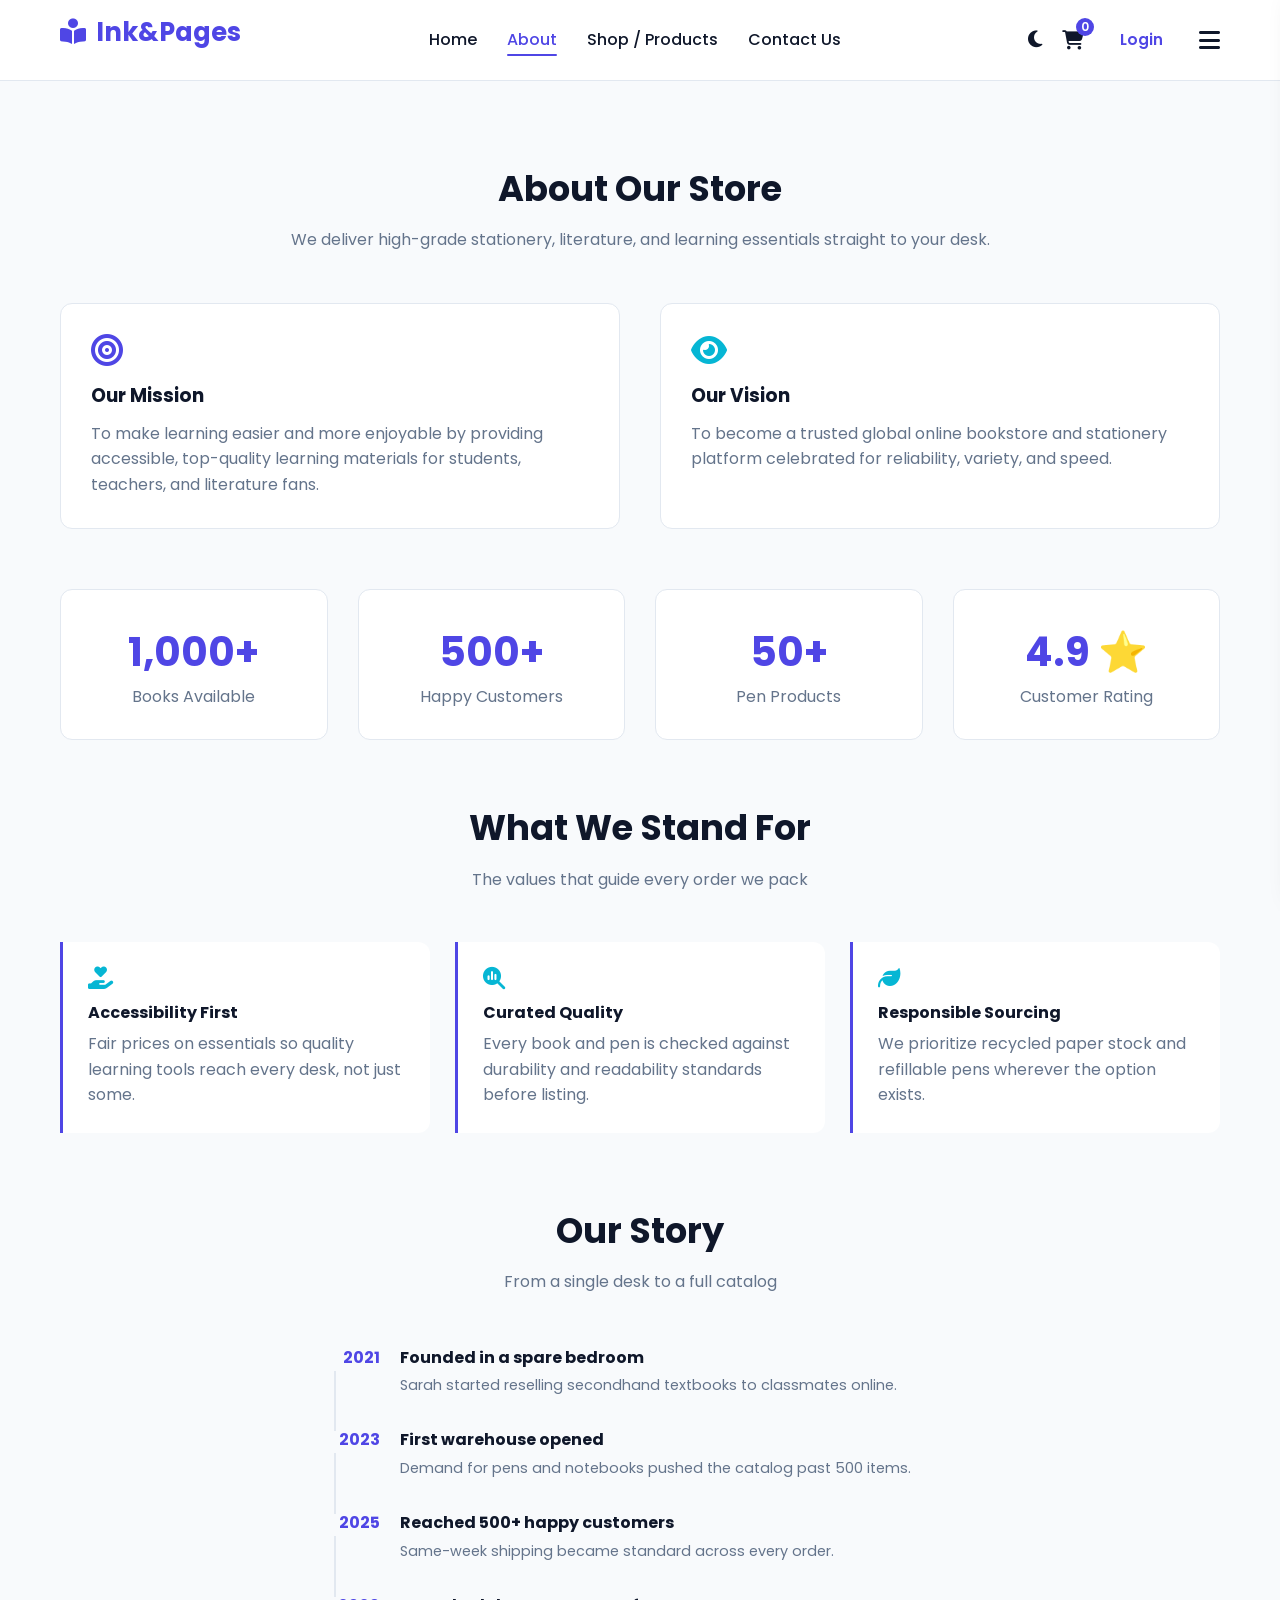
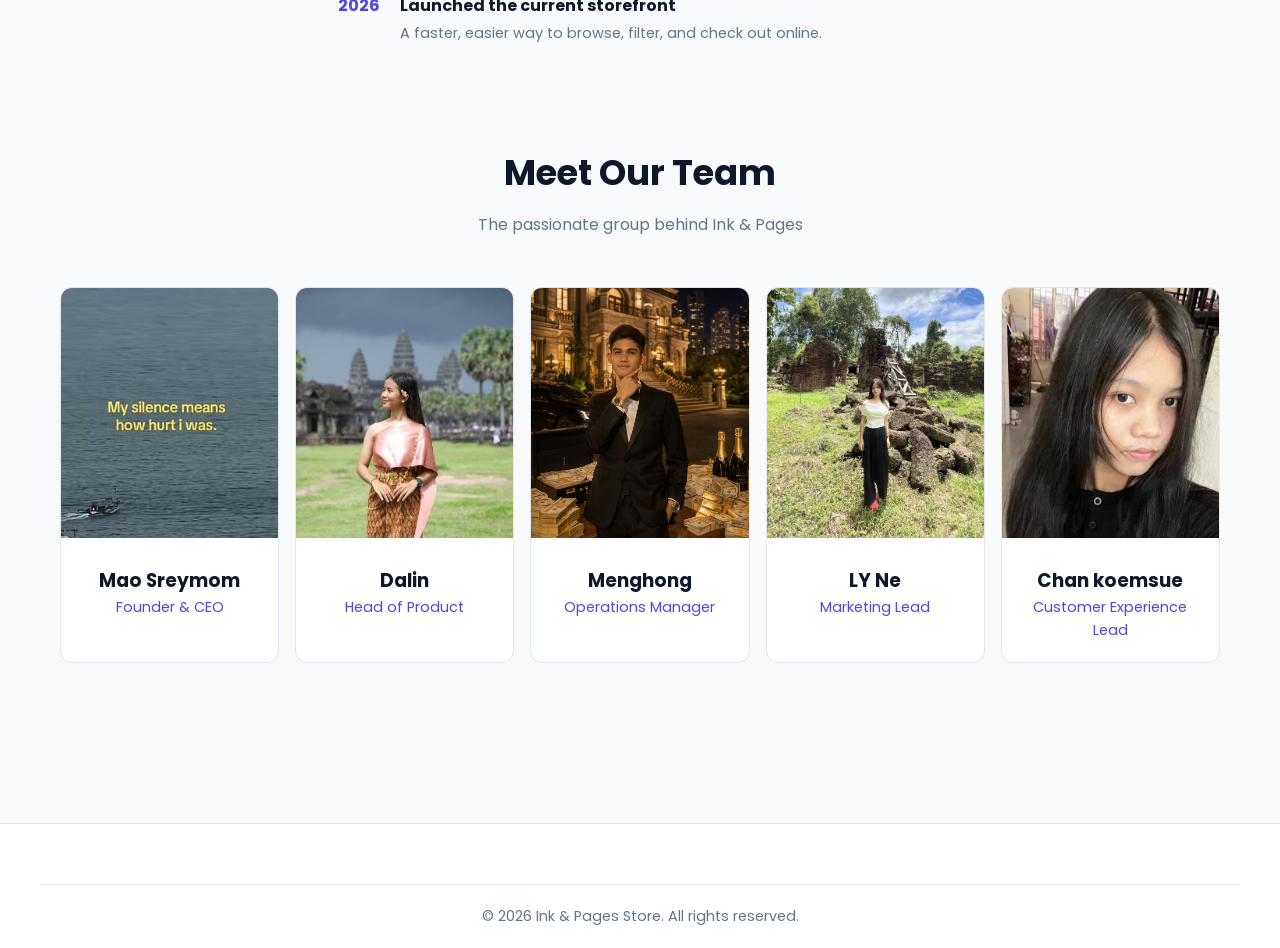
==== about.html @ 8578644a "book shop" ====
<!DOCTYPE html>
<html lang="en">
<head>
  <meta charset="UTF-8">
  <meta name="viewport" content="width=device-width, initial-scale=1.0">
  <title>About Us - Ink & Pages</title>
  <link rel="icon" type="image/svg+xml" href="favicon.svg">
  <link rel="stylesheet" href="css/style.css">
  <link rel="stylesheet" href="https://cdnjs.cloudflare.com/ajax/libs/font-awesome/6.4.0/css/all.min.css">
  <link href="https://fonts.googleapis.com/css2?family=Poppins:wght@300;400;500;600;700&display=swap" rel="stylesheet">
  <style>
    .stats-grid { display: grid; grid-template-columns: repeat(auto-fit, minmax(180px, 1fr)); gap: 30px; text-align: center; margin: 60px 0; }
    .stat-card { background: var(--bg-card); padding: 30px; border-radius: var(--radius); border: 1px solid var(--border); }
    .stat-number { font-size: 2.5rem; font-weight: 700; color: var(--primary); }
    .team-grid { display: grid; grid-template-columns: repeat(5, minmax(0, 1fr)); gap: 16px; }
    .team-card { background: var(--bg-card); border-radius: var(--radius); border: 1px solid var(--border); overflow: hidden; text-align: center; }
    .team-card img { width: 100%; height: 250px; object-fit: cover; }
    .team-info { padding: 20px; }
    .values-grid { display: grid; grid-template-columns: repeat(auto-fit, minmax(220px, 1fr)); gap: 25px; margin-top: 40px; }
    .value-card { padding: 25px; border-left: 3px solid var(--primary); background: var(--bg-card); border-radius: 0 var(--radius) var(--radius) 0; }
    .value-card i { color: var(--secondary); margin-bottom: 10px; font-size: 1.4rem; }
    .timeline { max-width: 700px; margin: 40px auto 0; }
    .timeline-item { display: grid; grid-template-columns: 90px 1fr; gap: 20px; padding-bottom: 30px; position: relative; }
    .timeline-item:not(:last-child)::before { content: ''; position: absolute; left: 44px; top: 26px; bottom: -4px; width: 2px; background: var(--border); }
    @media (max-width: 1000px) { .team-grid { grid-template-columns: repeat(3, minmax(0, 1fr)); } }
    @media (max-width: 650px) { .team-grid { grid-template-columns: repeat(2, minmax(0, 1fr)); } }
    @media (max-width: 430px) { .team-grid { grid-template-columns: 1fr; } }
    .timeline-year { font-weight: 700; color: var(--primary); text-align: right; }
    .timeline-body h4 { margin-bottom: 4px; }
    .timeline-body p { color: var(--text-muted); font-size: 0.9rem; }
  </style>
</head>
<body>

  <header class="header">
    <div class="container navbar">
      <a href="index.html" class="logo"><i class="fa-solid fa-book-open-reader"></i> Ink&Pages</a>
      <ul class="nav-links" id="nav-links">
        <li><a href="index.html">Home</a></li>
        <li><a href="about.html" class="active">About</a></li>
        <li><a href="project.html">Shop / Products</a></li>
        <li><a href="contact.html">Contact Us</a></li>
      </ul>
      <div class="nav-actions">
        <i class="fa-solid fa-moon icon-btn" id="theme-toggle"></i>
        <button class="icon-btn" id="cart-btn"><i class="fa-solid fa-cart-shopping"></i><span class="cart-count" id="cart-count">0</span></button>
        <a href="login.html" class="btn btn-outline" style="padding: 6px 16px;">Login</a>
        <i class="fa-solid fa-bars hamburger" id="hamburger"></i>
      </div>
    </div>
  </header>

  <div class="container">
    <section class="section">
      <div class="section-title">
        <h2>About Our Store</h2>
        <p>We deliver high-grade stationery, literature, and learning essentials straight to your desk.</p>
      </div>

      <div style="display: grid; grid-template-columns: repeat(auto-fit, minmax(300px, 1fr)); gap: 40px; margin-top: 40px;">
        <div style="background: var(--bg-card); padding: 30px; border-radius: var(--radius); border: 1px solid var(--border);">
          <i class="fa-solid fa-bullseye" style="font-size: 2rem; color: var(--primary); margin-bottom: 15px;"></i>
          <h3>Our Mission</h3>
          <p style="color: var(--text-muted); margin-top: 10px;">To make learning easier and more enjoyable by providing accessible, top-quality learning materials for students, teachers, and literature fans.</p>
        </div>
        <div style="background: var(--bg-card); padding: 30px; border-radius: var(--radius); border: 1px solid var(--border);">
          <i class="fa-solid fa-eye" style="font-size: 2rem; color: var(--secondary); margin-bottom: 15px;"></i>
          <h3>Our Vision</h3>
          <p style="color: var(--text-muted); margin-top: 10px;">To become a trusted global online bookstore and stationery platform celebrated for reliability, variety, and speed.</p>
        </div>
      </div>

      <div class="stats-grid">
        <div class="stat-card">
          <div class="stat-number">1,000+</div>
          <p style="color: var(--text-muted);">Books Available</p>
        </div>
        <div class="stat-card">
          <div class="stat-number">500+</div>
          <p style="color: var(--text-muted);">Happy Customers</p>
        </div>
        <div class="stat-card">
          <div class="stat-number">50+</div>
          <p style="color: var(--text-muted);">Pen Products</p>
        </div>
        <div class="stat-card">
          <div class="stat-number">4.9 ⭐</div>
          <p style="color: var(--text-muted);">Customer Rating</p>
        </div>
      </div>

      <div class="section-title">
        <h2>What We Stand For</h2>
        <p>The values that guide every order we pack</p>
      </div>
      <div class="values-grid">
        <div class="value-card">
          <i class="fa-solid fa-hand-holding-heart"></i>
          <h4>Accessibility First</h4>
          <p style="color: var(--text-muted); margin-top: 6px;">Fair prices on essentials so quality learning tools reach every desk, not just some.</p>
        </div>
        <div class="value-card">
          <i class="fa-solid fa-magnifying-glass-chart"></i>
          <h4>Curated Quality</h4>
          <p style="color: var(--text-muted); margin-top: 6px;">Every book and pen is checked against durability and readability standards before listing.</p>
        </div>
        <div class="value-card">
          <i class="fa-solid fa-leaf"></i>
          <h4>Responsible Sourcing</h4>
          <p style="color: var(--text-muted); margin-top: 6px;">We prioritize recycled paper stock and refillable pens wherever the option exists.</p>
        </div>
      </div>

      <div class="section-title" style="margin-top: 70px;">
        <h2>Our Story</h2>
        <p>From a single desk to a full catalog</p>
      </div>
      <div class="timeline">
        <div class="timeline-item">
          <div class="timeline-year">2021</div>
          <div class="timeline-body">
            <h4>Founded in a spare bedroom</h4>
            <p>Sarah started reselling secondhand textbooks to classmates online.</p>
          </div>
        </div>
        <div class="timeline-item">
          <div class="timeline-year">2023</div>
          <div class="timeline-body">
            <h4>First warehouse opened</h4>
            <p>Demand for pens and notebooks pushed the catalog past 500 items.</p>
          </div>
        </div>
        <div class="timeline-item">
          <div class="timeline-year">2025</div>
          <div class="timeline-body">
            <h4>Reached 500+ happy customers</h4>
            <p>Same-week shipping became standard across every order.</p>
          </div>
        </div>
        <div class="timeline-item">
          <div class="timeline-year">2026</div>
          <div class="timeline-body">
            <h4>Launched the current storefront</h4>
            <p>A faster, easier way to browse, filter, and check out online.</p>
          </div>
        </div>
      </div>

      <div class="section-title" style="margin-top: 70px;">
        <h2>Meet Our Team</h2>
        <p>The passionate group behind Ink & Pages</p>
      </div>
      <div class="team-grid">
        <div class="team-card">
          <img src="./imges/sreymom.jpg" alt="Team Member">
          <div class="team-info">
            <h3>Mao Sreymom</h3>
            <p style="color: var(--primary); font-size: 0.9rem;">Founder & CEO</p>
          </div>
        </div>
        <div class="team-card">
          <img src="./imges/dalin.jpg" alt="Team Member">
          <div class="team-info">
            <h3>Dalin</h3>
            <p style="color: var(--primary); font-size: 0.9rem;">Head of Product</p>
          </div>
        </div>
        <div class="team-card">
          <img src="./imges/git pic.jpg" alt="James Wilson">
          <div class="team-info">
            <h3>Menghong</h3>
            <p style="color: var(--primary); font-size: 0.9rem;">Operations Manager</p>
          </div>
        </div>
        <div class="team-card">
          <img src="./imges/lyne.jpg" alt="Amara Davis">
          <div class="team-info">
            <h3>LY Ne</h3>
            <p style="color: var(--primary); font-size: 0.9rem;">Marketing Lead</p>
          </div>
        </div>
        <div class="team-card">
          <img src="./imges/koemkure.jpg" alt="Team Member">
          <div class="team-info">
            <h3>Chan koemsue</h3>
            <p style="color: var(--primary); font-size: 0.9rem;">Customer Experience Lead</p>
          </div>
        </div>
      </div>
    </section>
  </div>

  <div class="cart-sidebar" id="cart-sidebar">
    <div class="cart-header">
      <h3>Your Shopping Cart</h3>
      <i class="fa-solid fa-xmark icon-btn" id="close-cart"></i>
    </div>
    <div class="cart-items" id="cart-items"></div>
    <div class="cart-footer">
      <div class="cart-total"><span>Total:</span><span id="cart-total-price">$0.00</span></div>
      <button class="btn btn-primary" style="width: 100%; justify-content: center;">Checkout</button>
    </div>
  </div>
  <div class="overlay" id="overlay"></div>

  <footer>
    <div class="container footer-bottom">&copy; 2026 Ink & Pages Store. All rights reserved.</div>
  </footer>
  <script src="js/script.js"></script>
</body>
</html>
---- css/style.css ----
/* ==========================================
   BOOK & PEN STORE - MAIN STYLESHEET
   ========================================== */

:root {
  --primary: #4f46e5;
  --primary-hover: #4338ca;
  --secondary: #06b6d4;
  --accent: #f59e0b;
  --bg-main: #f8fafc;
  --bg-card: #ffffff;
  --bg-nav: rgba(255, 255, 255, 0.9);
  --text-main: #0f172a;
  --text-muted: #64748b;
  --border: #e2e8f0;
  --shadow: 0 10px 25px -5px rgba(0, 0, 0, 0.05), 0 8px 10px -6px rgba(0, 0, 0, 0.01);
  --shadow-hover: 0 20px 25px -5px rgba(0, 0, 0, 0.1), 0 8px 10px -6px rgba(0, 0, 0, 0.04);
  --radius: 12px;
  --transition: all 0.3s cubic-bezier(0.4, 0, 0.2, 1);
}

body.dark-mode {
  --bg-main: #0f172a;
  --bg-card: #1e293b;
  --bg-nav: rgba(30, 41, 59, 0.9);
  --text-main: #f8fafc;
  --text-muted: #94a3b8;
  --border: #334155;
  --shadow: 0 10px 25px -5px rgba(0, 0, 0, 0.3);
  --shadow-hover: 0 20px 25px -5px rgba(0, 0, 0, 0.5);
}

* {
  margin: 0;
  padding: 0;
  box-sizing: border-box;
  font-family: 'Poppins', sans-serif;
  scroll-behavior: smooth;
}

body {
  background-color: var(--bg-main);
  color: var(--text-main);
  transition: var(--transition);
  line-height: 1.6;
  overflow-x: hidden;
}

a {
  text-decoration: none;
  color: inherit;
}

ul {
  list-style: none;
}

/* Layout Utilities */
.container {
  max-width: 1200px;
  margin: 0 auto;
  padding: 0 20px;
}

.section {
  padding: 80px 0;
}

.section-title {
  text-align: center;
  margin-bottom: 50px;
}

.section-title h2 {
  font-size: 2.2rem;
  color: var(--text-main);
  margin-bottom: 10px;
}

.section-title p {
  color: var(--text-muted);
}

/* Contact page */
.contact-intro { padding-bottom: 30px; }
.contact-grid { display: grid; grid-template-columns: 0.9fr 1.1fr; gap: 30px; }
.contact-card { background: var(--bg-card); border: 1px solid var(--border); border-radius: var(--radius); padding: 30px; box-shadow: var(--shadow); }
.contact-card h2 { font-size: 1.35rem; margin-bottom: 25px; }
.contact-detail { display: flex; align-items: flex-start; gap: 15px; margin-bottom: 20px; }
.contact-detail i { color: var(--primary); font-size: 1.15rem; width: 22px; margin-top: 4px; }
.contact-detail strong, .contact-detail span { display: block; }
.contact-detail span { color: var(--text-muted); font-size: 0.9rem; margin-top: 3px; }
.contact-map { display: flex; align-items: center; justify-content: center; gap: 8px; min-height: 125px; margin-top: 25px; border: 1px solid var(--border); border-radius: 8px; color: var(--text-muted); background: var(--bg-main); font-size: 0.9rem; }
.contact-map i { color: var(--primary); }
.contact-form { display: flex; flex-direction: column; gap: 18px; }
.contact-form-row { display: grid; grid-template-columns: 1fr 1fr; gap: 18px; }
.contact-form label { color: var(--text-muted); font-size: 0.85rem; font-weight: 500; }
.contact-form input, .contact-form textarea { display: block; width: 100%; margin-top: 7px; padding: 12px 14px; border: 1px solid var(--border); border-radius: var(--radius-sm); background: var(--bg-main); color: var(--text-main); font: inherit; resize: vertical; }
.contact-form input:focus, .contact-form textarea:focus { outline: none; border-color: var(--primary); box-shadow: 0 0 0 3px var(--primary-light); }
.contact-form .btn { justify-content: center; }
.faq-section { padding-top: 30px; }
.faq-list { max-width: 900px; margin: 0 auto; border: 1px solid var(--border); border-radius: var(--radius); overflow: hidden; }
.faq-list details { background: var(--bg-card); border-bottom: 1px solid var(--border); padding: 18px 22px; }
.faq-list details:last-child { border-bottom: 0; }
.faq-list summary { cursor: pointer; font-weight: 600; }
.faq-list summary::marker { color: var(--primary); }
.faq-list p { color: var(--text-muted); margin-top: 12px; font-size: 0.9rem; }

/* Header & Navbar */
.header {
  position: sticky;
  top: 0;
  background: var(--bg-nav);
  backdrop-filter: blur(10px);
  z-index: 1000;
  border-bottom: 1px solid var(--border);
  transition: var(--transition);
}

.navbar {
  display: flex;
  align-items: center;
  justify-content: space-between;
  height: 80px;
}

.logo {
  font-size: 1.6rem;
  font-weight: 700;
  color: var(--primary);
  display: flex;
  align-items: center;
  gap: 10px;
}

.nav-links {
  display: flex;
  gap: 30px;
}

.nav-links a {
  font-weight: 500;
  color: var(--text-main);
  transition: var(--transition);
  position: relative;
}

.nav-links a:hover, .nav-links a.active {
  color: var(--primary);
}

.nav-links a.active::after {
  content: '';
  position: absolute;
  bottom: -5px;
  left: 0;
  width: 100%;
  height: 2px;
  background: var(--primary);
  border-radius: 2px;
}

.nav-actions {
  display: flex;
  align-items: center;
  gap: 20px;
}

.icon-btn {
  background: none;
  border: none;
  font-size: 1.2rem;
  color: var(--text-main);
  cursor: pointer;
  position: relative;
  transition: var(--transition);
}

.icon-btn:hover {
  color: var(--primary);
}

.cart-count {
  position: absolute;
  top: -8px;
  right: -10px;
  background: var(--primary);
  color: white;
  font-size: 0.75rem;
  width: 18px;
  height: 18px;
  border-radius: 50%;
  display: flex;
  align-items: center;
  justify-content: center;
  font-weight: 600;
}

.btn {
  display: inline-flex;
  align-items: center;
  gap: 8px;
  padding: 10px 24px;
  border-radius: var(--radius);
  font-weight: 600;
  cursor: pointer;
  border: none;
  transition: var(--transition);
}

.btn-primary {
  background: var(--primary);
  color: white;
}

.btn-primary:hover {
  background: var(--primary-hover);
  transform: translateY(-2px);
}

.btn-outline {
  border: 2px solid var(--primary);
  color: var(--primary);
  background: transparent;
}

.btn-outline:hover {
  background: var(--primary);
  color: white;
}

.hamburger {
  display: none;
  font-size: 1.5rem;
  cursor: pointer;
}

/* Cards */
.product-grid {
  display: grid;
  grid-template-columns: repeat(auto-fit, minmax(260px, 1fr));
  gap: 30px;
}

.product-card {
  background: var(--bg-card);
  border: 1px solid var(--border);
  border-radius: var(--radius);
  padding: 20px;
  box-shadow: var(--shadow);
  transition: var(--transition);
  position: relative;
  display: flex;
  flex-direction: column;
}

.product-card:hover {
  transform: translateY(-5px);
  box-shadow: var(--shadow-hover);
}

.product-img-box {
  position: relative;
  overflow: hidden;
  border-radius: 8px;
  height: 200px;
  background: #f1f5f9;
  display: flex;
  align-items: center;
  justify-content: center;
  margin-bottom: 15px;
}

.product-img-box img {
  max-height: 80%;
  max-width: 80%;
  object-fit: contain;
  transition: var(--transition);
}

.product-card:hover .product-img-box img {
  transform: scale(1.05);
}

.card-actions {
  position: absolute;
  top: 10px;
  right: -50px;
  display: flex;
  flex-direction: column;
  gap: 10px;
  transition: var(--transition);
}

.product-card:hover .card-actions {
  right: 10px;
}

.action-btn {
  width: 35px;
  height: 35px;
  border-radius: 50%;
  background: white;
  border: 1px solid var(--border);
  color: var(--text-main);
  display: flex;
  align-items: center;
  justify-content: center;
  cursor: pointer;
  box-shadow: var(--shadow);
  transition: var(--transition);
}

.action-btn:hover {
  background: var(--primary);
  color: white;
}

.product-info {
  display: flex;
  flex-direction: column;
  flex-grow: 1;
}

.product-category {
  font-size: 0.8rem;
  color: var(--text-muted);
  text-transform: uppercase;
  letter-spacing: 1px;
}

.product-title {
  font-size: 1.1rem;
  margin: 5px 0;
  color: var(--text-main);
}

.rating {
  color: var(--accent);
  font-size: 0.85rem;
  margin-bottom: 10px;
}

.price-box {
  display: flex;
  align-items: center;
  gap: 10px;
  margin-top: auto;
  margin-bottom: 15px;
}

.price {
  font-size: 1.2rem;
  font-weight: 700;
  color: var(--primary);
}

.old-price {
  font-size: 0.9rem;
  color: var(--text-muted);
  text-decoration: line-through;
}

/* Modals & Sidebar */
.cart-sidebar {
  position: fixed;
  top: 0;
  right: -400px;
  width: 380px;
  height: 100vh;
  background: var(--bg-card);
  box-shadow: -5px 0 25px rgba(0,0,0,0.15);
  z-index: 1001;
  transition: var(--transition);
  padding: 25px;
  display: flex;
  flex-direction: column;
}

.cart-sidebar.active {
  right: 0;
}

.cart-header {
  display: flex;
  justify-content: space-between;
  align-items: center;
  padding-bottom: 20px;
  border-bottom: 1px solid var(--border);
}

.cart-items {
  flex-grow: 1;
  overflow-y: auto;
  padding: 20px 0;
}

.cart-item {
  display: flex;
  gap: 15px;
  margin-bottom: 20px;
  align-items: center;
}

.cart-item img {
  width: 60px;
  height: 60px;
  object-fit: cover;
  border-radius: 8px;
}

.cart-item-details h4 {
  font-size: 0.95rem;
}

.cart-item-details p {
  color: var(--primary);
  font-weight: 600;
}

.qty-btn {
  padding: 2px 8px;
  background: var(--border);
  border: none;
  cursor: pointer;
  border-radius: 4px;
}

.cart-footer {
  border-top: 1px solid var(--border);
  padding-top: 20px;
}

.cart-total {
  display: flex;
  justify-content: space-between;
  font-size: 1.2rem;
  font-weight: 700;
  margin-bottom: 15px;
}

.overlay {
  position: fixed;
  top: 0;
  left: 0;
  width: 100%;
  height: 100%;
  background: rgba(0, 0, 0, 0.5);
  z-index: 1000;
  opacity: 0;
  pointer-events: none;
  transition: var(--transition);
}

.overlay.active {
  opacity: 1;
  pointer-events: all;
}

/* Toast Notifications */
.toast-container {
  position: fixed;
  bottom: 20px;
  right: 20px;
  z-index: 1002;
  display: flex;
  flex-direction: column;
  gap: 10px;
}

.toast {
  background: var(--bg-card);
  color: var(--text-main);
  border-left: 4px solid var(--primary);
  padding: 15px 20px;
  border-radius: 6px;
  box-shadow: var(--shadow-hover);
  display: flex;
  align-items: center;
  gap: 10px;
  animation: slideIn 0.3s ease;
}

@keyframes slideIn {
  from { transform: translateX(100%); }
  to { transform: translateX(0); }
}

/* Footer */
footer {
  background: var(--bg-card);
  border-top: 1px solid var(--border);
  padding: 60px 0 20px;
  margin-top: 80px;
}

.footer-grid {
  display: grid;
  grid-template-columns: repeat(auto-fit, minmax(200px, 1fr));
  gap: 40px;
  margin-bottom: 40px;
}

.footer-col h3 {
  margin-bottom: 20px;
  font-size: 1.2rem;
}

.footer-col ul li {
  margin-bottom: 10px;
}

.footer-col ul li a {
  color: var(--text-muted);
  transition: var(--transition);
}

.footer-col ul li a:hover {
  color: var(--primary);
}

.footer-bottom {
  text-align: center;
  padding-top: 20px;
  border-top: 1px solid var(--border);
  color: var(--text-muted);
  font-size: 0.9rem;
}

/* Back to top button */
.back-to-top {
  position: fixed;
  bottom: 30px;
  left: 30px;
  width: 45px;
  height: 45px;
  border-radius: 50%;
  background: var(--primary);
  color: white;
  display: flex;
  align-items: center;
  justify-content: center;
  cursor: pointer;
  opacity: 0;
  pointer-events: none;
  transition: var(--transition);
  z-index: 999;
}

.back-to-top.active {
  opacity: 1;
  pointer-events: all;
}

/* Media Queries */
@media (max-width: 768px) {
  .hamburger {
    display: block;
  }
  .nav-links {
    position: fixed;
    top: 80px;
    left: -100%;
    width: 100%;
    height: calc(100vh - 80px);
    background: var(--bg-card);
    flex-direction: column;
    align-items: center;
    padding: 40px 0;
    transition: var(--transition);
  }
  .nav-links.active {
    left: 0;
  }
  .cart-sidebar {
    width: 100%;
    right: -100%;
  }
  .contact-grid, .contact-form-row { grid-template-columns: 1fr; }
  .contact-card { padding: 22px; }
}







/* login */
/* --- Container & Background Layout --- */
.auth-container {
  min-height: 100vh;
  display: flex;
  align-items: center;
  justify-content: center;
  padding: 24px;
  position: relative;
  background: 
    linear-gradient(135deg, rgba(11, 17, 32, 0.85), rgba(15, 23, 42, 0.75)),
    url('https://images.unsplash.com/photo-1507842217343-583bb7270b66?auto=format&fit=crop&w=1920&q=80') center/cover no-repeat fixed;
}

/* --- Floating Book Particle Animations --- */
.floating-decorations {
  position: absolute;
  inset: 0;
  pointer-events: none;
  overflow: hidden;
  z-index: 1;
}

.floating-book {
  position: absolute;
  color: var(--primary);
  opacity: 0.15;
  font-size: 2rem;
  animation: float 12s ease-in-out infinite;
}

.float-1 { top: 12%; left: 10%; animation-delay: 0s; font-size: 2.5rem; }
.float-2 { top: 70%; left: 8%; animation-delay: 3s; font-size: 1.8rem; }
.float-3 { top: 20%; right: 12%; animation-delay: 6s; font-size: 2.2rem; }
.float-4 { top: 75%; right: 10%; animation-delay: 9s; font-size: 2rem; }

@keyframes float {
  0%, 100% { transform: translateY(0) rotate(0deg); }
  50% { transform: translateY(-20px) rotate(8deg); }
}

/* --- Auth Glassmorphism Card --- */
.auth-card {
  position: relative;
  z-index: 2;
  width: 100%;
  max-width: 440px;
  background: var(--bg-card);
  backdrop-filter: blur(16px);
  -webkit-backdrop-filter: blur(16px);
  border: 1px solid var(--border);
  border-radius: var(--radius);
  padding: 40px 32px;
  box-shadow: var(--shadow-hover);
  animation: cardEntrance 0.7s cubic-bezier(0.16, 1, 0.3, 1) forwards;
}

@keyframes cardEntrance {
  from { opacity: 0; transform: translateY(30px) scale(0.98); }
  to { opacity: 1; transform: translateY(0) scale(1); }
}

/* --- Header & Branding --- */
.auth-header {
  text-align: center;
  margin-bottom: 28px;
}

.logo {
  display: inline-flex;
  align-items: center;
  gap: 10px;
  font-size: 1.6rem;
  font-weight: 700;
  color: var(--primary);
  text-decoration: none;
  margin-bottom: 16px;
  transition: var(--transition);
}

.logo:hover {
  transform: scale(1.03);
}

.auth-header h1 {
  font-size: 1.75rem;
  font-weight: 600;
  margin-bottom: 6px;
  color: var(--text-main);
}

.subtitle {
  color: var(--text-muted);
  font-size: 0.875rem;
}

/* --- Form Groups & Input Fields --- */
.form-group {
  margin-bottom: 20px;
}

.form-group label {
  display: block;
  font-size: 0.85rem;
  font-weight: 500;
  margin-bottom: 6px;
  color: var(--text-main);
}

.input-wrapper {
  position: relative;
  display: flex;
  align-items: center;
}

.input-icon {
  position: absolute;
  left: 14px;
  color: var(--text-muted);
  font-size: 0.95rem;
  transition: var(--transition);
  pointer-events: none;
}

.form-control {
  width: 100%;
  padding: 12px 14px 12px 40px;
  border-radius: var(--radius-sm);
  border: 1px solid var(--border);
  background: var(--bg-input);
  color: var(--text-main);
  font-family: inherit;
  font-size: 0.925rem;
  transition: var(--transition);
}

.password-input {
  padding-right: 42px;
}

.form-control:focus {
  outline: none;
  border-color: var(--border-focus);
  background: rgba(30, 41, 59, 0.9);
  box-shadow: 0 0 0 4px var(--primary-light);
}

.form-control:focus + .input-icon,
.input-wrapper:focus-within .input-icon {
  color: var(--primary);
}

/* Validation Error Styles */
.form-group.has-error .form-control {
  border-color: var(--danger);
  background: var(--danger-light);
}

.error-message {
  display: block;
  font-size: 0.775rem;
  color: var(--danger);
  margin-top: 5px;
  min-height: 18px;
}

/* Password Toggle Icon Button */
.pass-toggle {
  position: absolute;
  right: 12px;
  background: none;
  border: none;
  color: var(--text-muted);
  cursor: pointer;
  padding: 4px;
  font-size: 0.95rem;
  transition: var(--transition);
}

.pass-toggle:hover, .pass-toggle:focus-visible {
  color: var(--primary);
  outline: none;
}

/* --- Auth Options (Remember Me & Forgot Password) --- */
.auth-options {
  display: flex;
  align-items: center;
  justify-content: space-between;
  font-size: 0.85rem;
  margin-bottom: 24px;
}

.remember-me {
  display: flex;
  align-items: center;
  gap: 8px;
  cursor: pointer;
  color: var(--text-muted);
  user-select: none;
}

.remember-me input[type="checkbox"] {
  accent-color: var(--primary);
  width: 16px;
  height: 16px;
  cursor: pointer;
}

.forgot-link {
  background: none;
  border: none;
  color: var(--primary);
  font-size: 0.85rem;
  font-weight: 500;
  cursor: pointer;
  text-decoration: none;
  transition: var(--transition);
}

.forgot-link:hover {
  text-decoration: underline;
  color: var(--primary-hover);
}

/* --- Buttons --- */
.btn {
  display: inline-flex;
  align-items: center;
  justify-content: center;
  gap: 10px;
  padding: 12px 20px;
  border-radius: var(--radius-sm);
  font-size: 0.95rem;
  font-weight: 600;
  cursor: pointer;
  border: none;
  transition: var(--transition);
}

.btn-primary {
  background-color: var(--primary);
  color: var(--text-inverse);
  width: 100%;
}

.btn-primary:hover {
  background-color: var(--primary-hover);
  transform: translateY(-2px);
  box-shadow: 0 8px 20px rgba(201, 138, 44, 0.3);
}

.btn-primary:active {
  transform: translateY(0);
}

.btn:disabled {
  opacity: 0.7;
  cursor: not-allowed;
  transform: none !important;
}

/* --- Divider --- */
.divider {
  display: flex;
  align-items: center;
  text-align: center;
  margin: 24px 0;
  color: var(--text-muted);
  font-size: 0.75rem;
  font-weight: 600;
  letter-spacing: 1px;
}

.divider::before, .divider::after {
  content: '';
  flex: 1;
  border-bottom: 1px solid var(--border);
}

.divider span {
  padding: 0 12px;
}

/* --- Social Login --- */
.social-login {
  display: flex;
  gap: 12px;
  margin-bottom: 24px;
}

.social-btn {
  flex: 1;
  display: inline-flex;
  align-items: center;
  justify-content: center;
  gap: 8px;
  padding: 10px 14px;
  border-radius: var(--radius-sm);
  border: 1px solid var(--border);
  background: var(--bg-input);
  color: var(--text-main);
  font-family: inherit;
  font-size: 0.875rem;
  font-weight: 500;
  cursor: pointer;
  transition: var(--transition);
}

.social-btn:hover {
  background: rgba(255, 255, 255, 0.1);
  border-color: rgba(255, 255, 255, 0.25);
  transform: translateY(-2px);
}

/* --- Footer Link --- */
.auth-footer {
  text-align: center;
  font-size: 0.875rem;
  color: var(--text-muted);
}

.register-link {
  color: var(--primary);
  font-weight: 600;
  text-decoration: none;
  transition: var(--transition);
}

.register-link:hover {
  text-decoration: underline;
  color: var(--primary-hover);
}

/* --- Forgot Password Modal --- */
.modal-overlay {
  position: fixed;
  inset: 0;
  background: rgba(11, 17, 32, 0.8);
  backdrop-filter: blur(8px);
  display: flex;
  align-items: center;
  justify-content: center;
  padding: 20px;
  z-index: 1000;
  opacity: 0;
  visibility: hidden;
  transition: var(--transition);
}

.modal-overlay:not([hidden]) {
  opacity: 1;
  visibility: visible;
}

.modal-card {
  position: relative;
  width: 100%;
  max-width: 400px;
  background: var(--bg-modal);
  border: 1px solid var(--border);
  border-radius: var(--radius);
  padding: 32px 28px;
  box-shadow: var(--shadow-hover);
  transform: scale(0.92);
  transition: var(--transition);
}

.modal-overlay:not([hidden]) .modal-card {
  transform: scale(1);
}

.modal-close {
  position: absolute;
  top: 16px;
  right: 18px;
  background: none;
  border: none;
  color: var(--text-muted);
  font-size: 1.5rem;
  cursor: pointer;
  transition: var(--transition);
}

.modal-close:hover {
  color: var(--text-main);
}

.modal-header {
  text-align: center;
  margin-bottom: 20px;
}

.modal-icon {
  width: 48px;
  height: 48px;
  background: var(--primary-light);
  color: var(--primary);
  border-radius: 50%;
  display: flex;
  align-items: center;
  justify-content: center;
  margin: 0 auto 12px;
  font-size: 1.25rem;
}

.modal-header h2 {
  font-size: 1.35rem;
  margin-bottom: 6px;
}

.modal-header p {
  font-size: 0.825rem;
  color: var(--text-muted);
}

/* --- Toast Notification System --- */
.toast-container {
  position: fixed;
  bottom: 24px;
  right: 24px;
  display: flex;
  flex-direction: column;
  gap: 10px;
  z-index: 1100;
}

.toast {
  display: flex;
  align-items: center;
  gap: 12px;
  padding: 12px 18px;
  border-radius: var(--radius-sm);
  background: var(--bg-modal);
  color: var(--text-main);
  border-left: 4px solid var(--primary);
  box-shadow: 0 10px 25px rgba(0,0,0,0.4);
  font-size: 0.875rem;
  animation: toastIn 0.3s cubic-bezier(0.16, 1, 0.3, 1) forwards;
}

.toast.toast-success { border-left-color: var(--success); }
.toast.toast-error { border-left-color: var(--danger); }

@keyframes toastIn {
  from { opacity: 0; transform: translateX(100%); }
  to { opacity: 1; transform: translateX(0); }
}

@keyframes toastOut {
  from { opacity: 1; transform: translateX(0); }
  to { opacity: 0; transform: translateX(100%); }
}

/* --- Accessibility & Focus Styles --- */
a:focus-visible, button:focus-visible, input:focus-visible {
  outline: 2px solid var(--primary);
  outline-offset: 2px;
}

/* Reduced Motion Preference */
@media (prefers-reduced-motion: reduce) {
  *, ::before, ::after {
    animation-duration: 0.01ms !important;
    animation-iteration-count: 1 !important;
    transition-duration: 0.01ms !important;
    scroll-behavior: auto !important;
  }
}

/* --- Responsive Layout --- */
@media (max-width: 480px) {
  .auth-card {
    padding: 28px 20px;
  }
  .social-login {
    flex-direction: column;
  }
  .toast-container {
    left: 16px;
    right: 16px;
    bottom: 16px;
  }
}
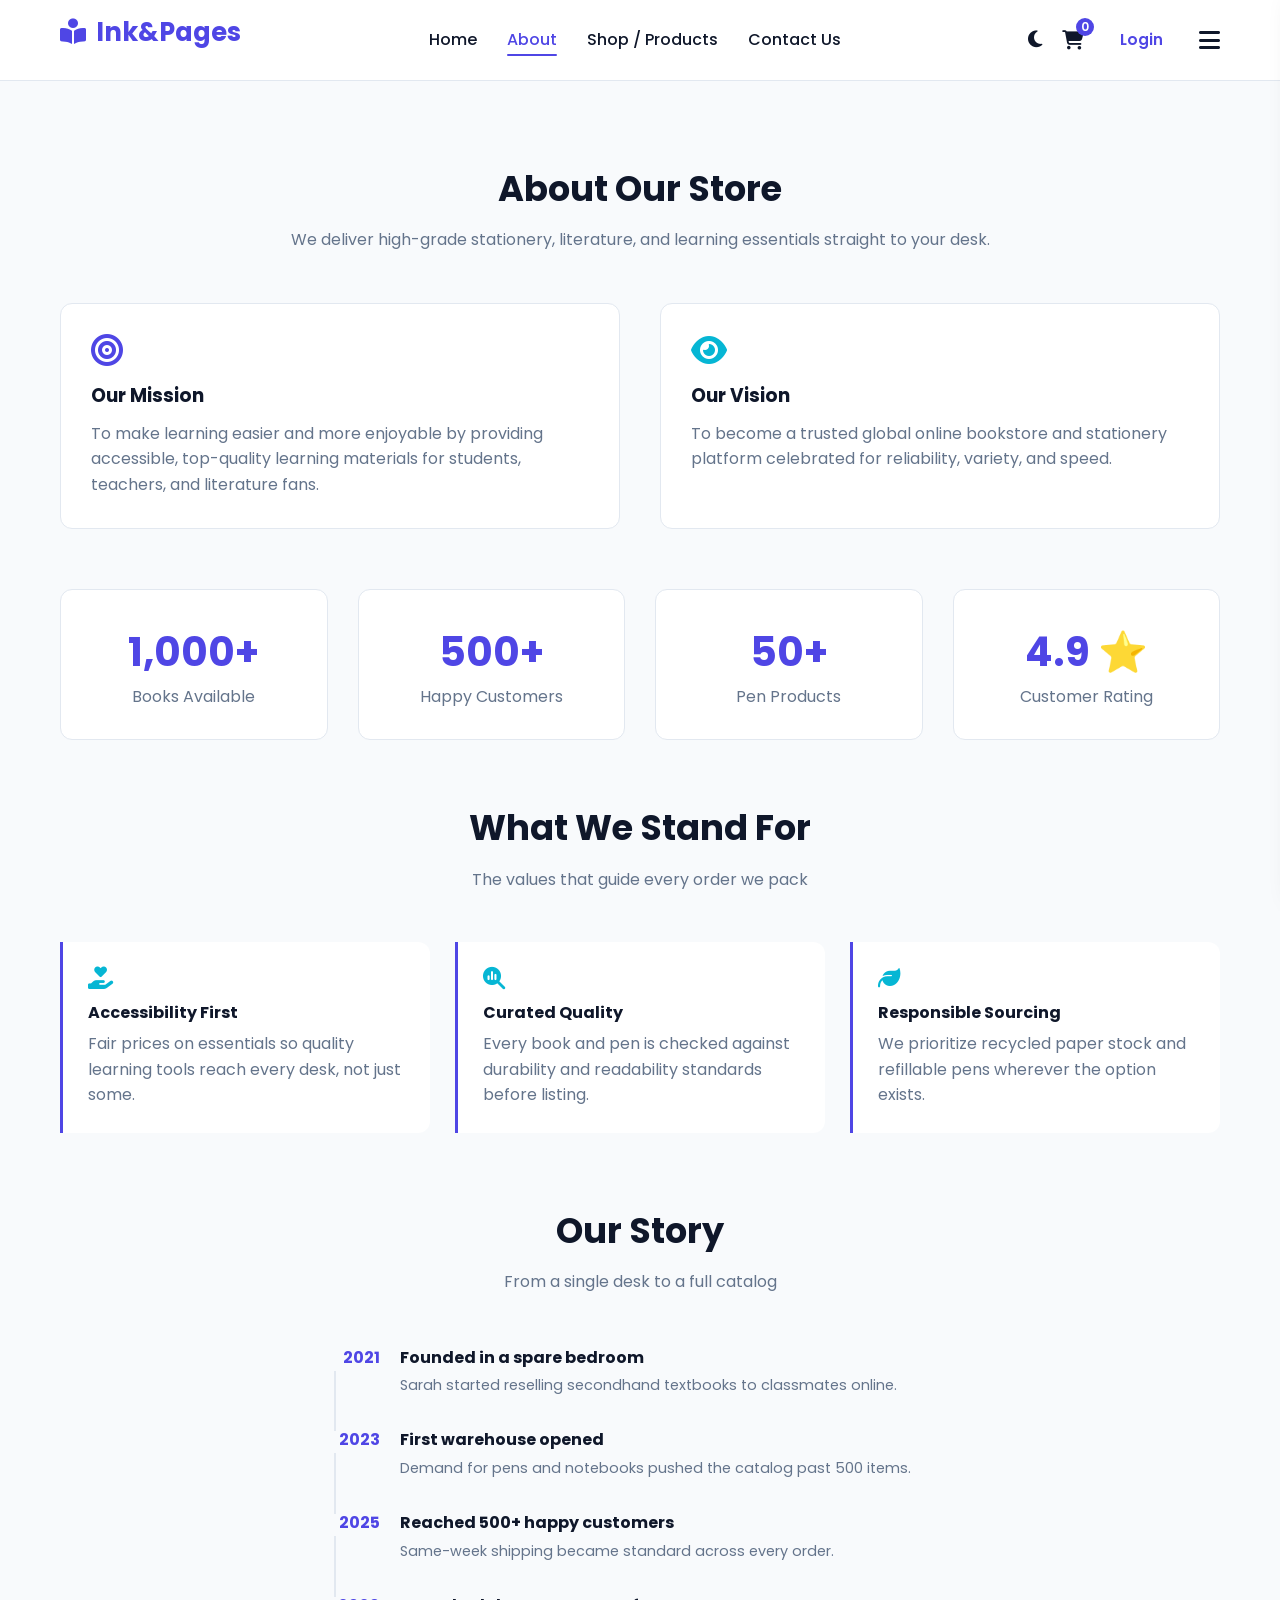
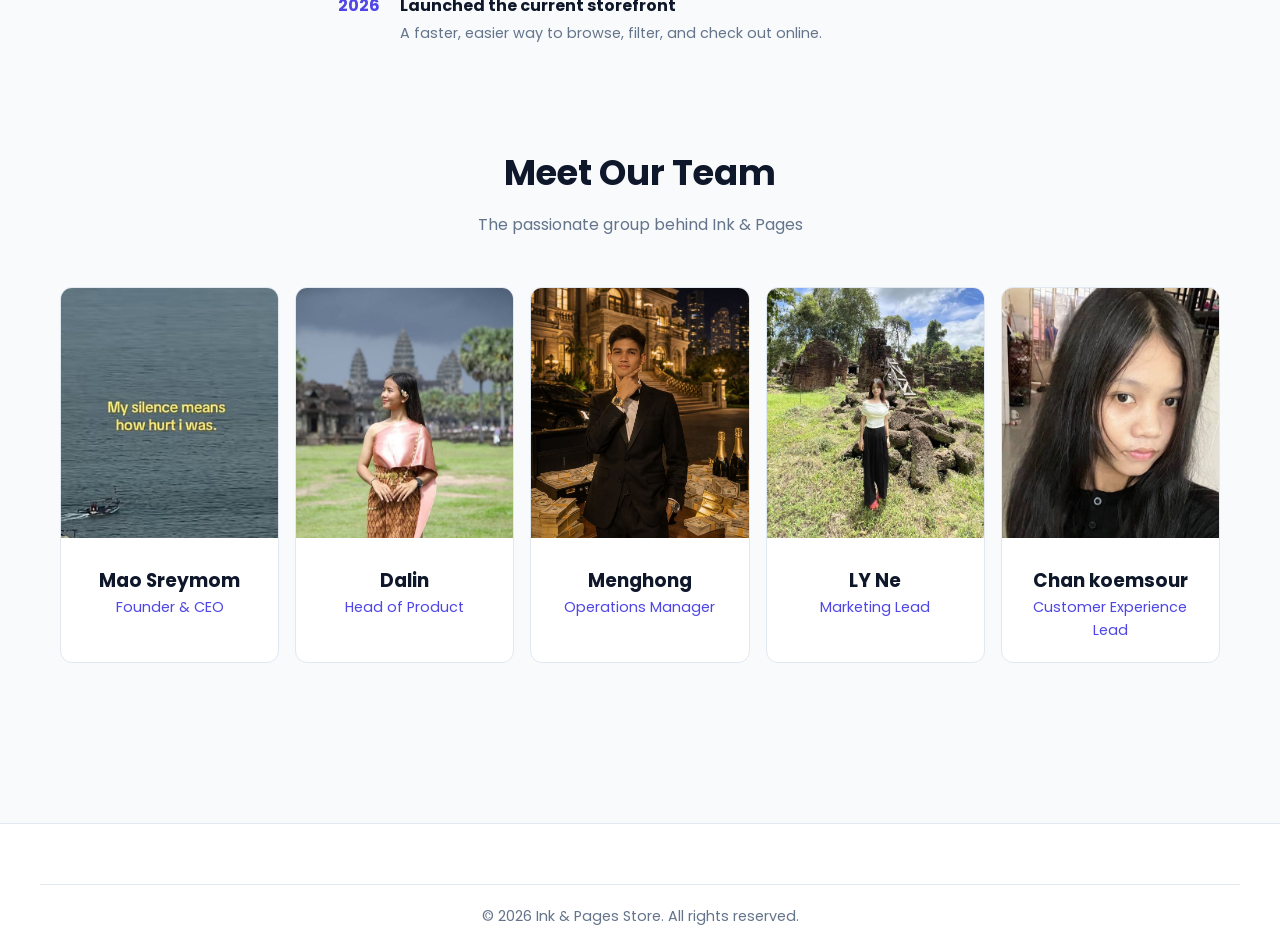
==== commit 5f458784: "update file" ====
--- a/about.html
+++ b/about.html
@@ -182,7 +182,7 @@
         <div class="team-card">
           <img src="./imges/koemkure.jpg" alt="Team Member">
           <div class="team-info">
-            <h3>Chan koemsue</h3>
+            <h3>Chan koemsour</h3>
             <p style="color: var(--primary); font-size: 0.9rem;">Customer Experience Lead</p>
           </div>
         </div>
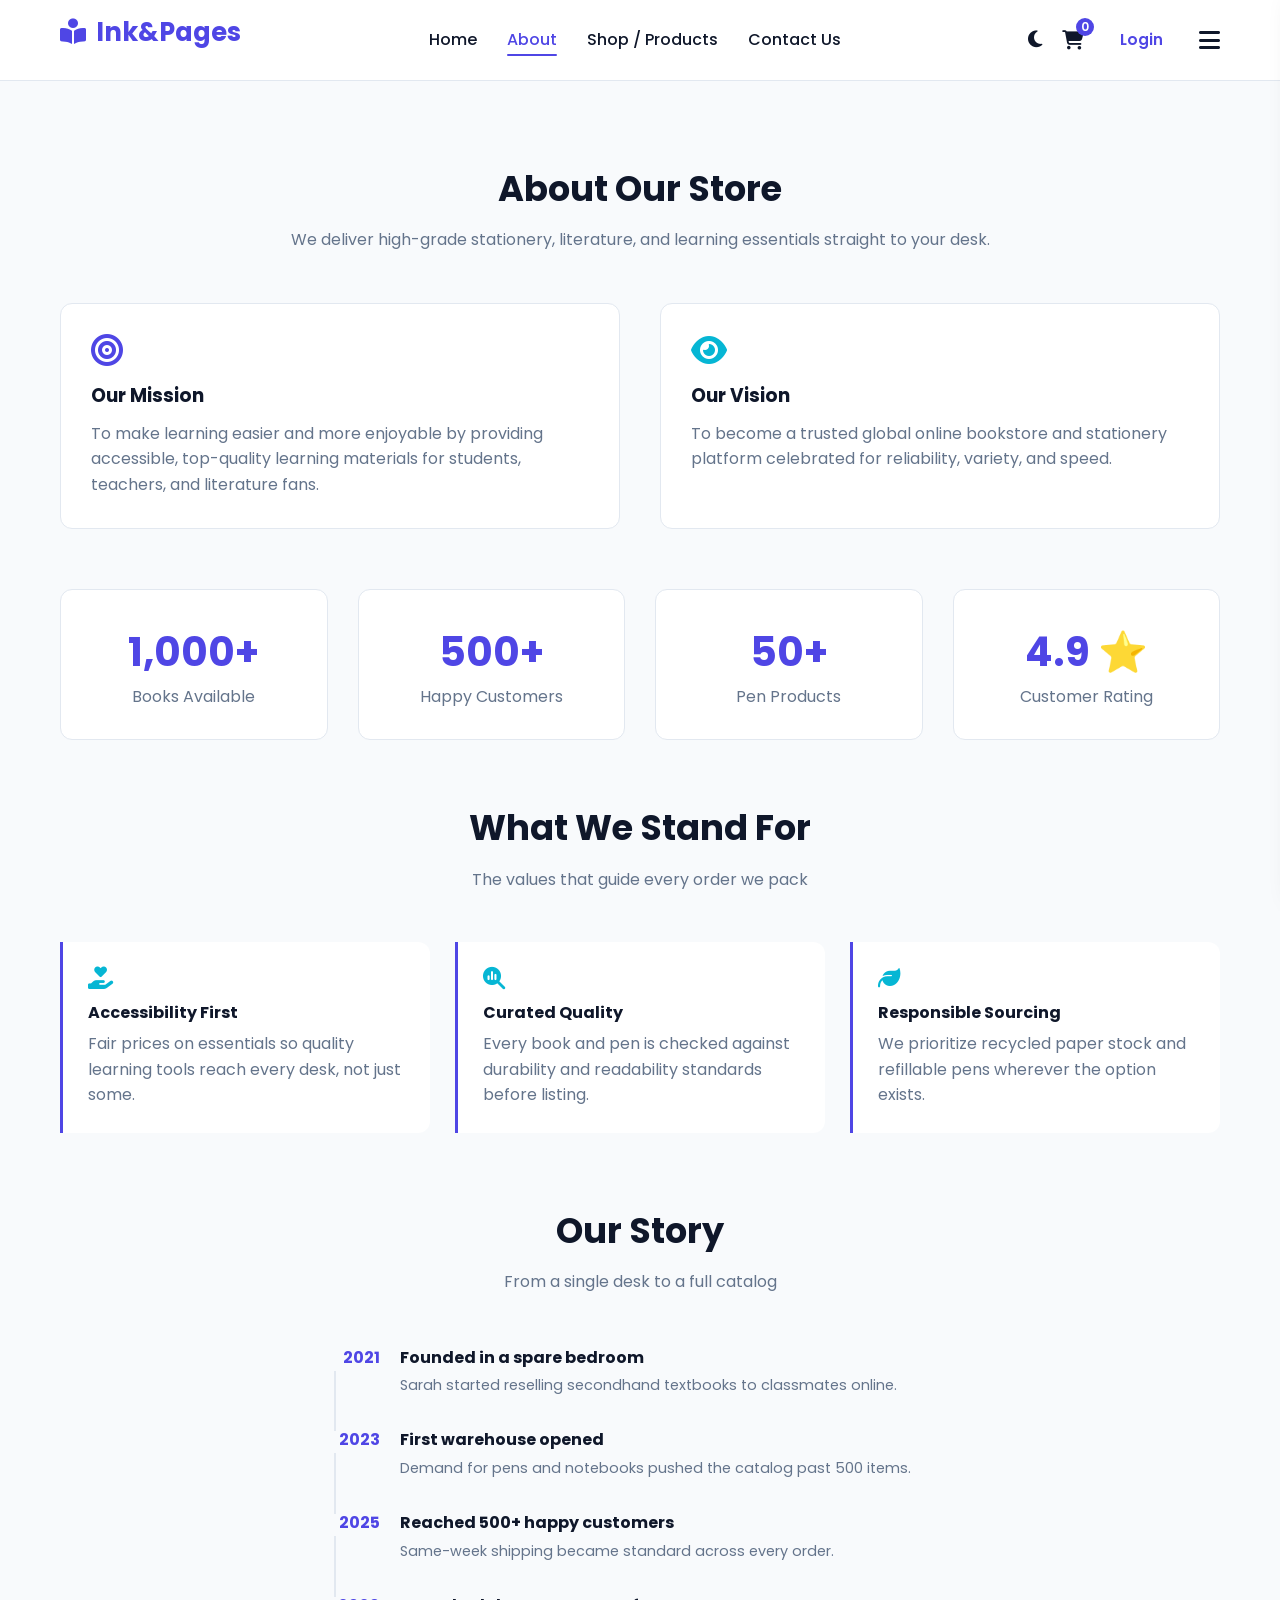
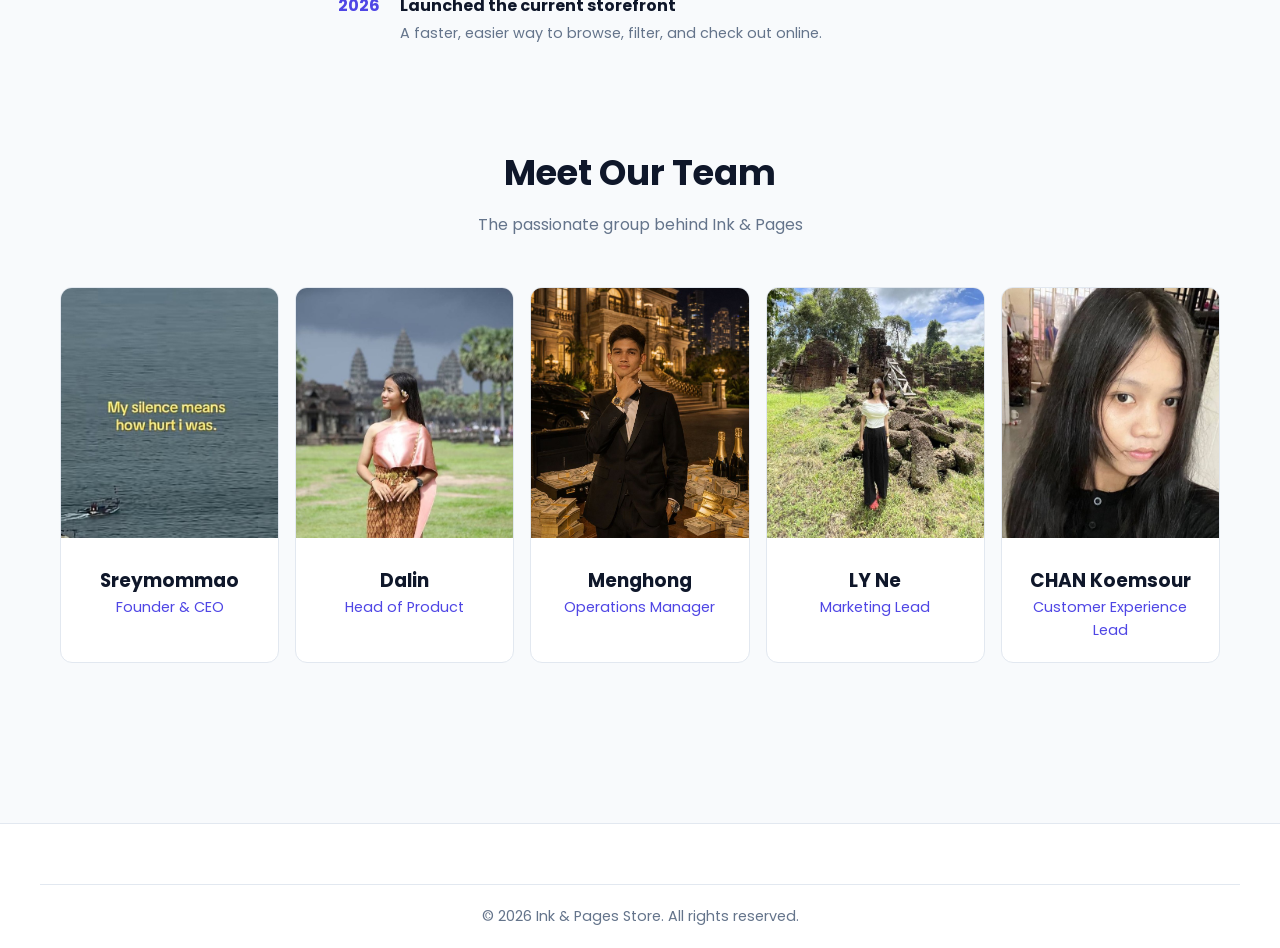
==== commit 935e51e4: "Update about.html" ====
--- a/about.html
+++ b/about.html
@@ -154,7 +154,7 @@
         <div class="team-card">
           <img src="./imges/sreymom.jpg" alt="Team Member">
           <div class="team-info">
-            <h3>Mao Sreymom</h3>
+            <h3>Sreymommao</h3>
             <p style="color: var(--primary); font-size: 0.9rem;">Founder & CEO</p>
           </div>
         </div>
@@ -182,7 +182,7 @@
         <div class="team-card">
           <img src="./imges/koemkure.jpg" alt="Team Member">
           <div class="team-info">
-            <h3>Chan koemsour</h3>
+            <h3>CHAN Koemsour</h3>
             <p style="color: var(--primary); font-size: 0.9rem;">Customer Experience Lead</p>
           </div>
         </div>
@@ -208,4 +208,4 @@
   </footer>
   <script src="js/script.js"></script>
 </body>
-</html>+</html>
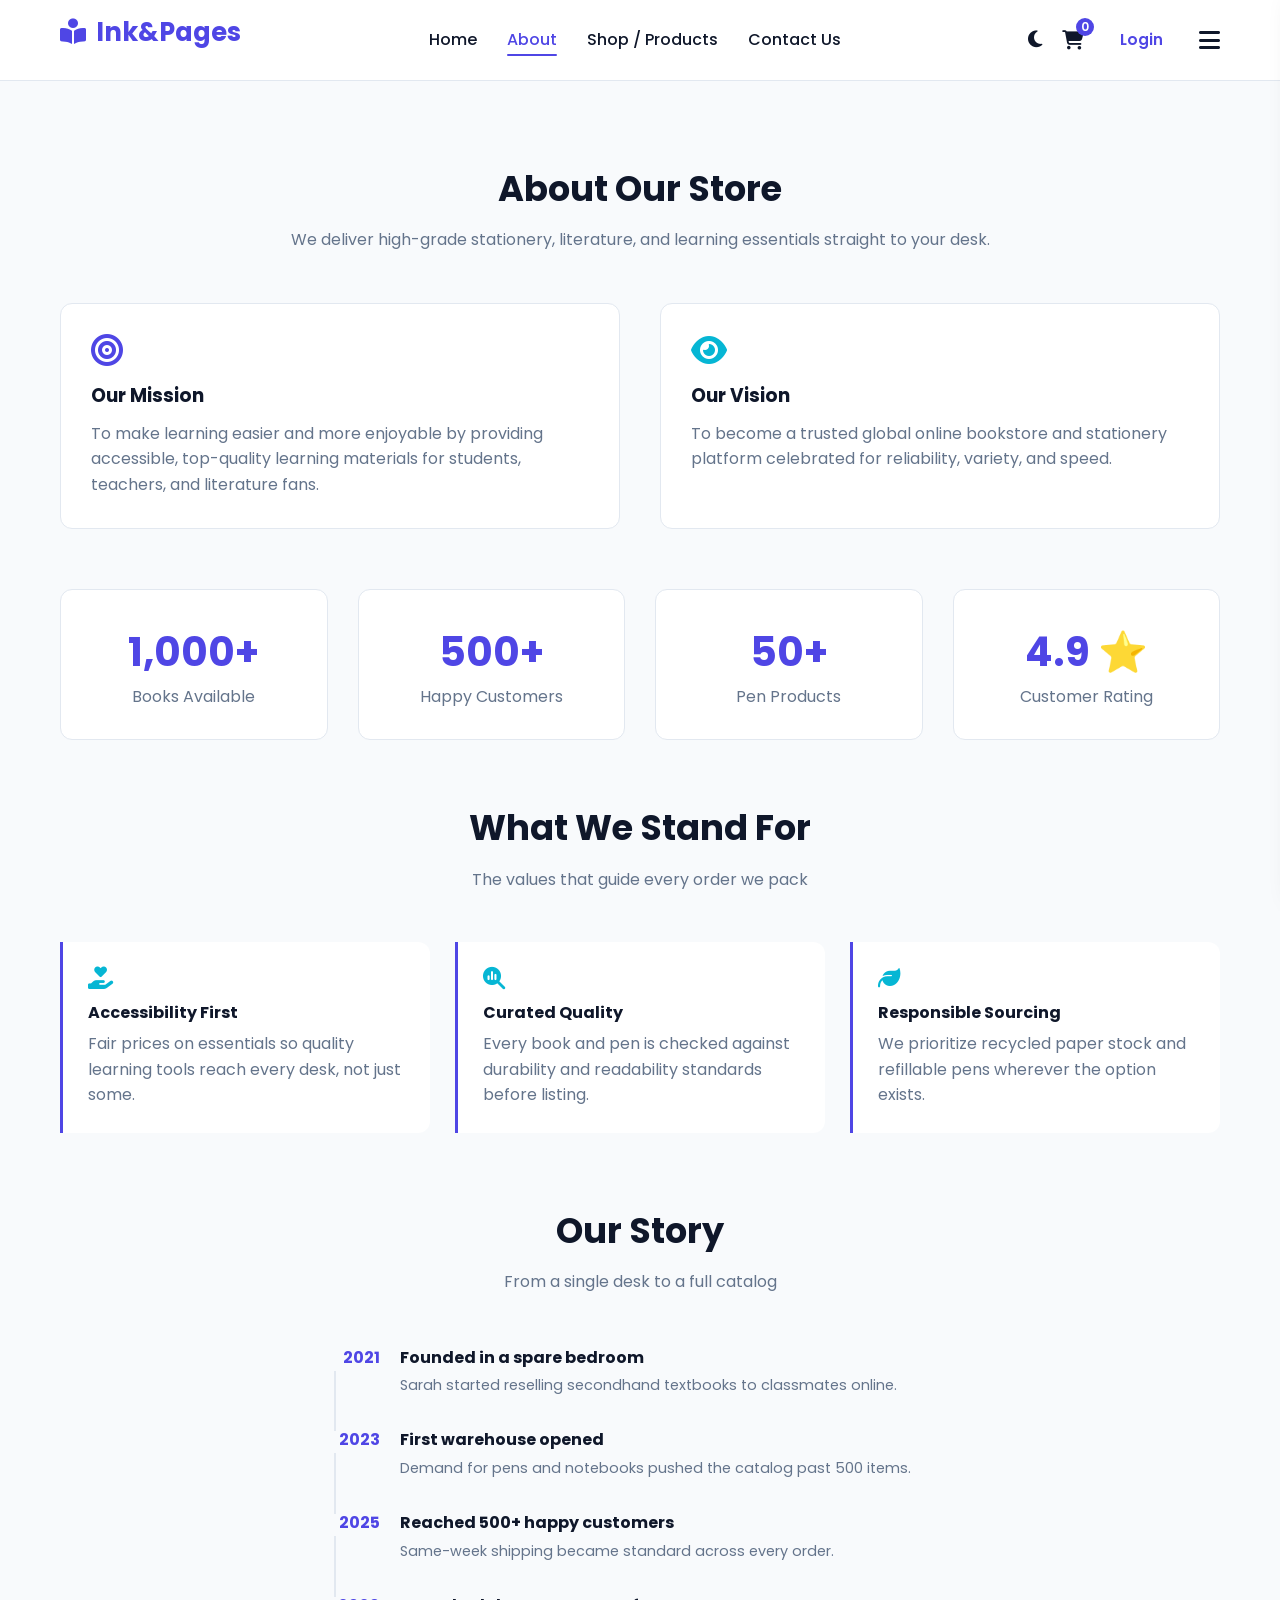
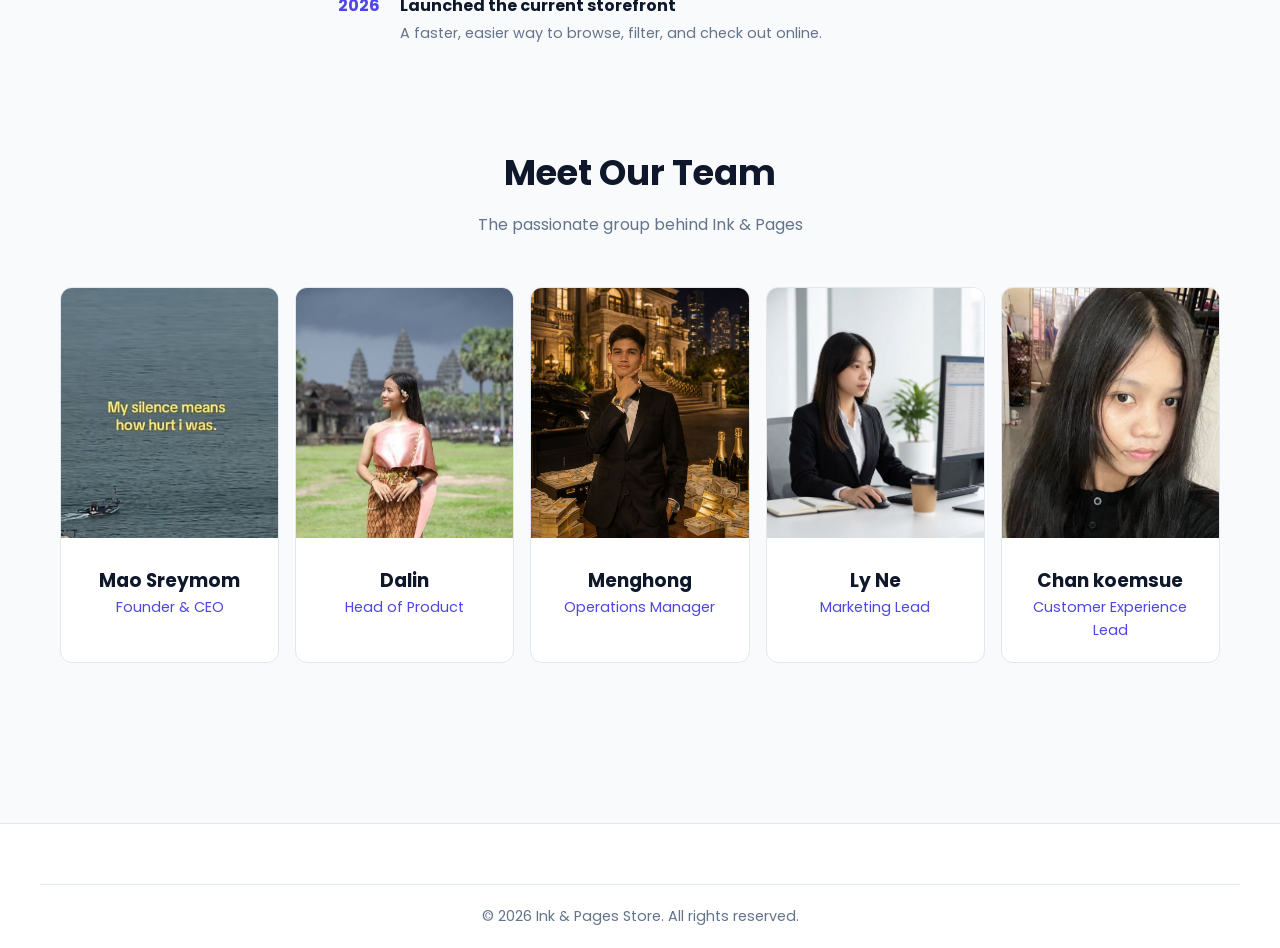
==== commit 453139c9: "feature login_page" ====
--- a/about.html
+++ b/about.html
@@ -154,7 +154,7 @@
         <div class="team-card">
           <img src="./imges/sreymom.jpg" alt="Team Member">
           <div class="team-info">
-            <h3>Sreymommao</h3>
+            <h3>Mao Sreymom</h3>
             <p style="color: var(--primary); font-size: 0.9rem;">Founder & CEO</p>
           </div>
         </div>
@@ -175,14 +175,14 @@
         <div class="team-card">
           <img src="./imges/lyne.jpg" alt="Amara Davis">
           <div class="team-info">
-            <h3>LY Ne</h3>
+            <h3>Ly Ne</h3>
             <p style="color: var(--primary); font-size: 0.9rem;">Marketing Lead</p>
           </div>
         </div>
         <div class="team-card">
           <img src="./imges/koemkure.jpg" alt="Team Member">
           <div class="team-info">
-            <h3>CHAN Koemsour</h3>
+            <h3>Chan koemsue</h3>
             <p style="color: var(--primary); font-size: 0.9rem;">Customer Experience Lead</p>
           </div>
         </div>
@@ -208,4 +208,4 @@
   </footer>
   <script src="js/script.js"></script>
 </body>
-</html>
+</html>
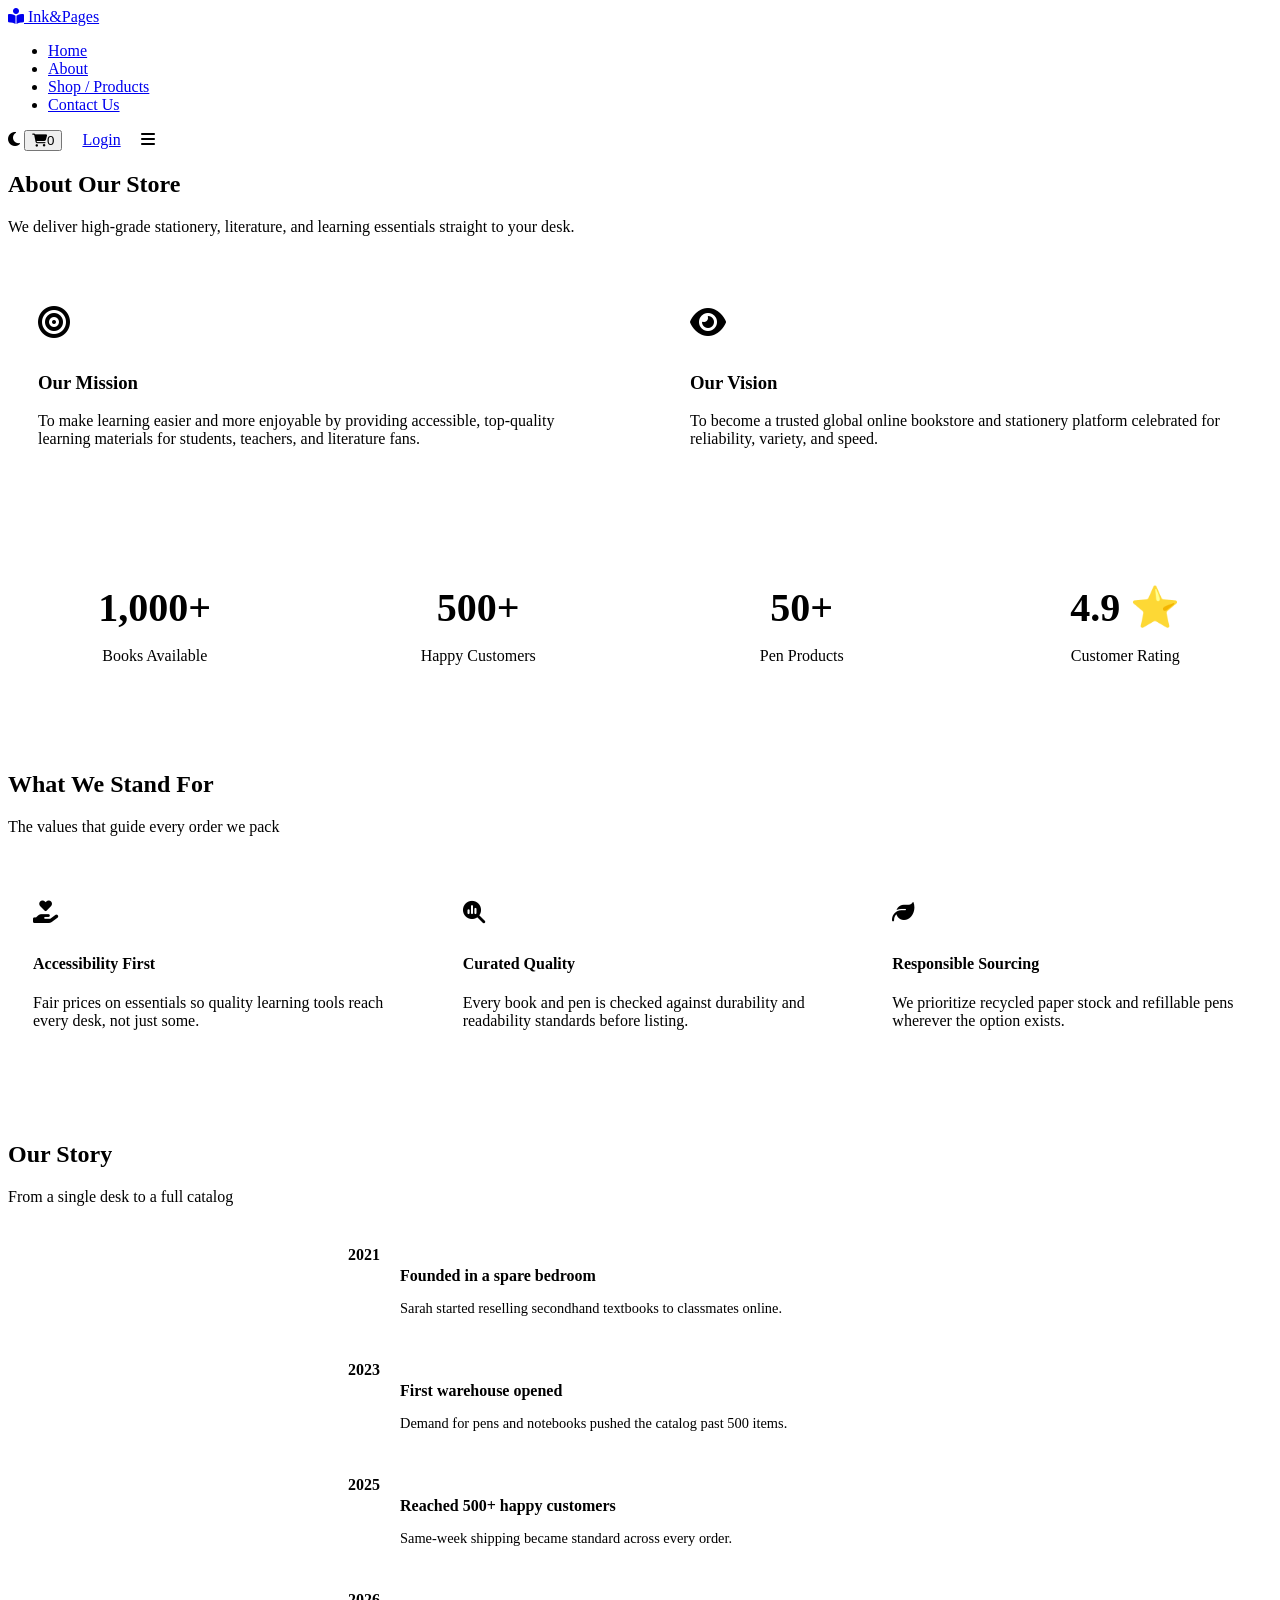
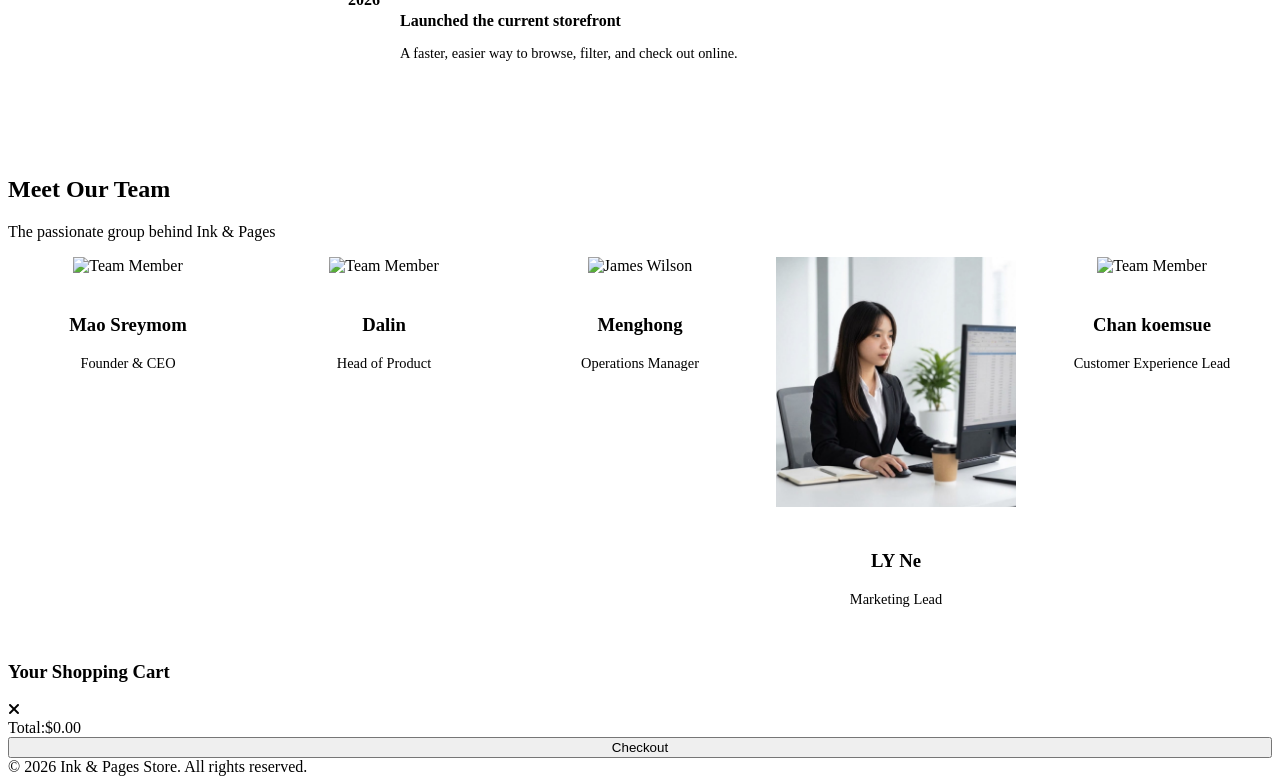
==== commit 27521242: "Resolved merge conflicts and ready to merge" ====
--- a/about.html
+++ b/about.html
@@ -175,7 +175,7 @@
         <div class="team-card">
           <img src="./imges/lyne.jpg" alt="Amara Davis">
           <div class="team-info">
-            <h3>Ly Ne</h3>
+            <h3>LY Ne</h3>
             <p style="color: var(--primary); font-size: 0.9rem;">Marketing Lead</p>
           </div>
         </div>
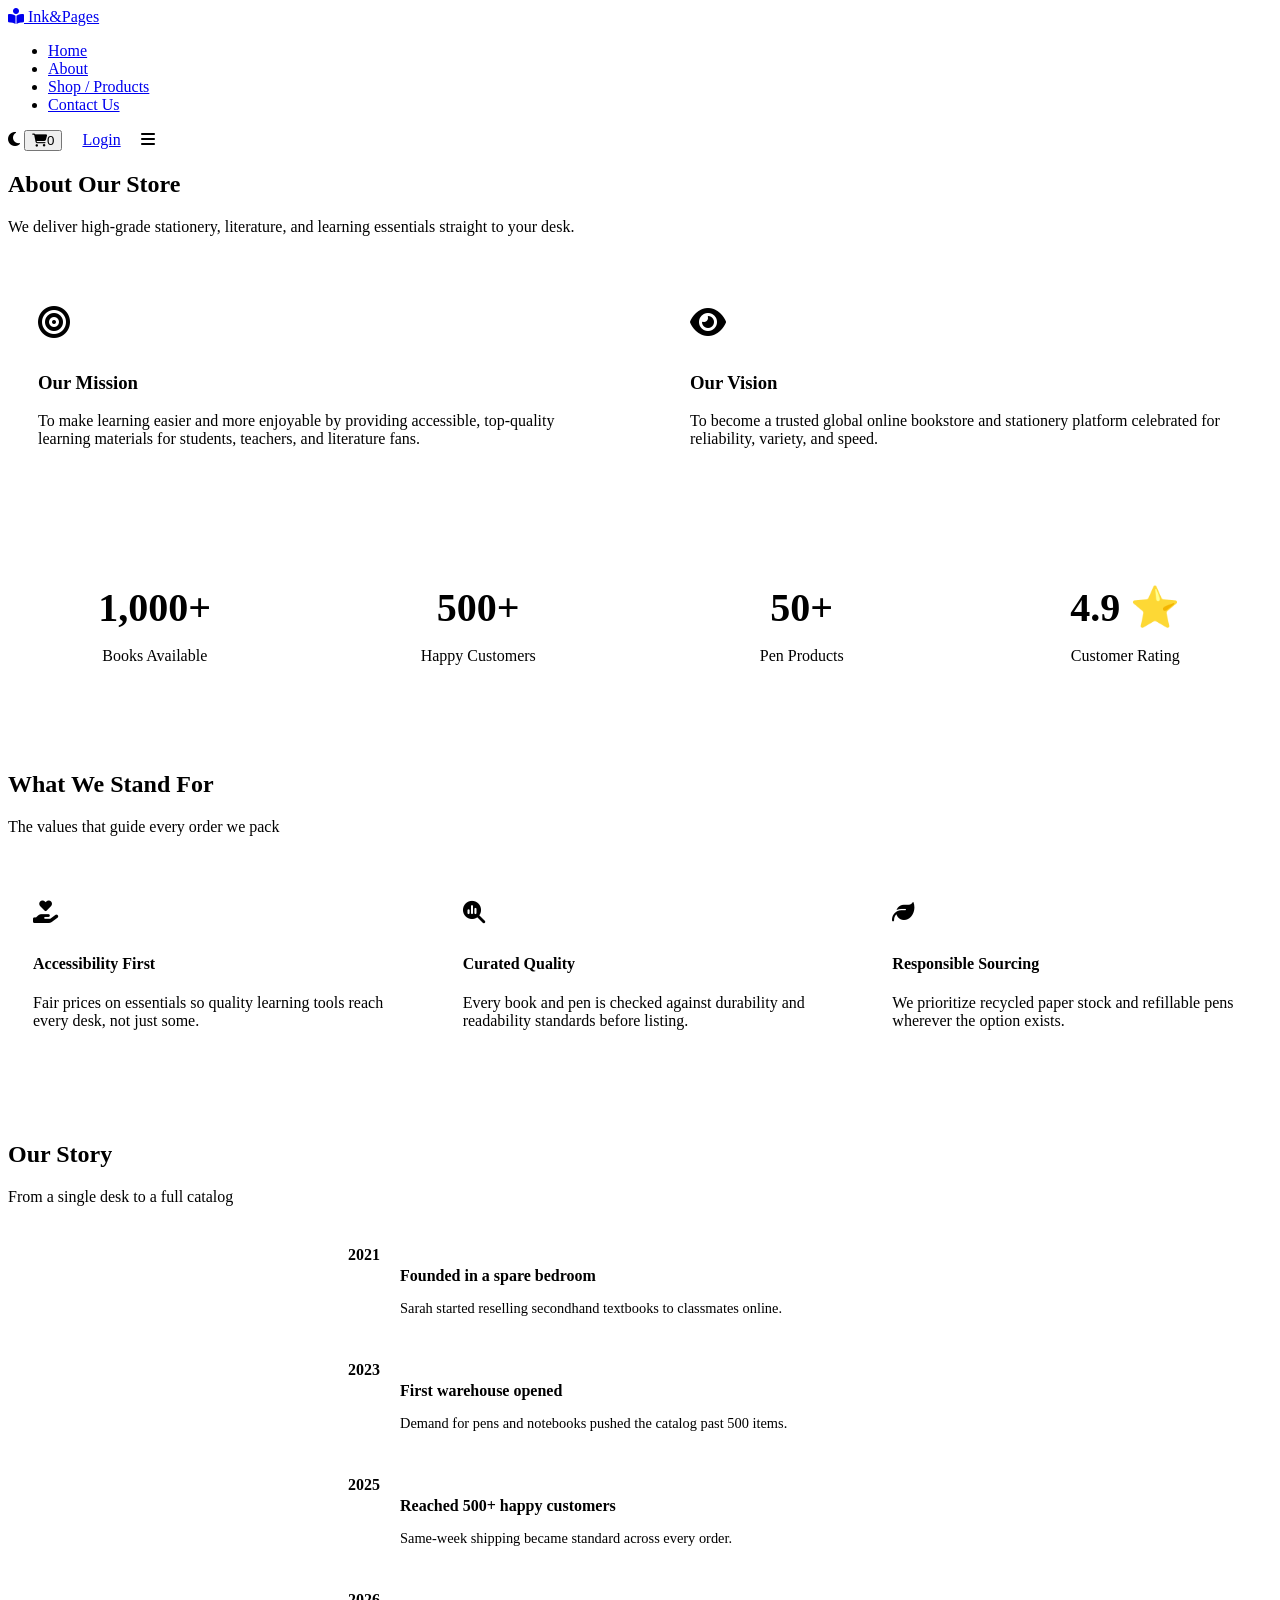
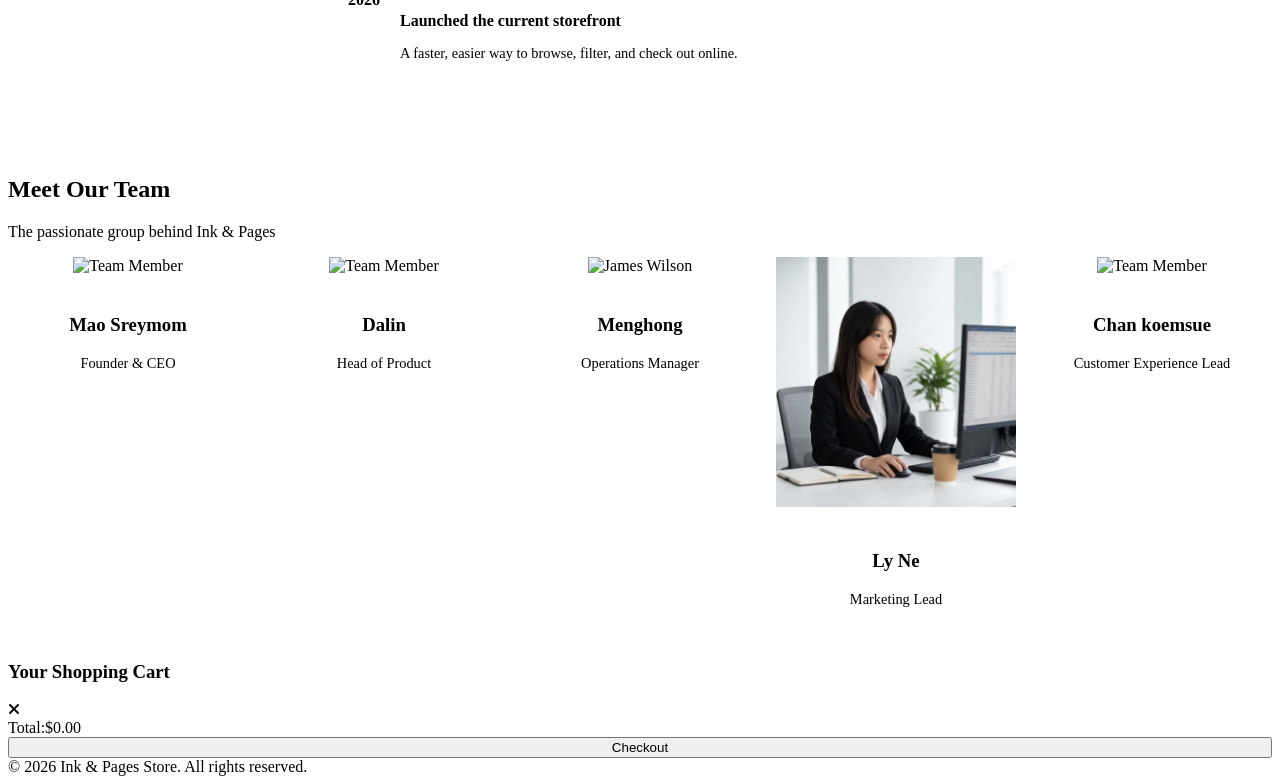
==== commit 2489ef0e: "Solve Conflict Contact-us" ====
--- a/about.html
+++ b/about.html
@@ -175,7 +175,7 @@
         <div class="team-card">
           <img src="./imges/lyne.jpg" alt="Amara Davis">
           <div class="team-info">
-            <h3>LY Ne</h3>
+            <h3>Ly Ne</h3>
             <p style="color: var(--primary); font-size: 0.9rem;">Marketing Lead</p>
           </div>
         </div>
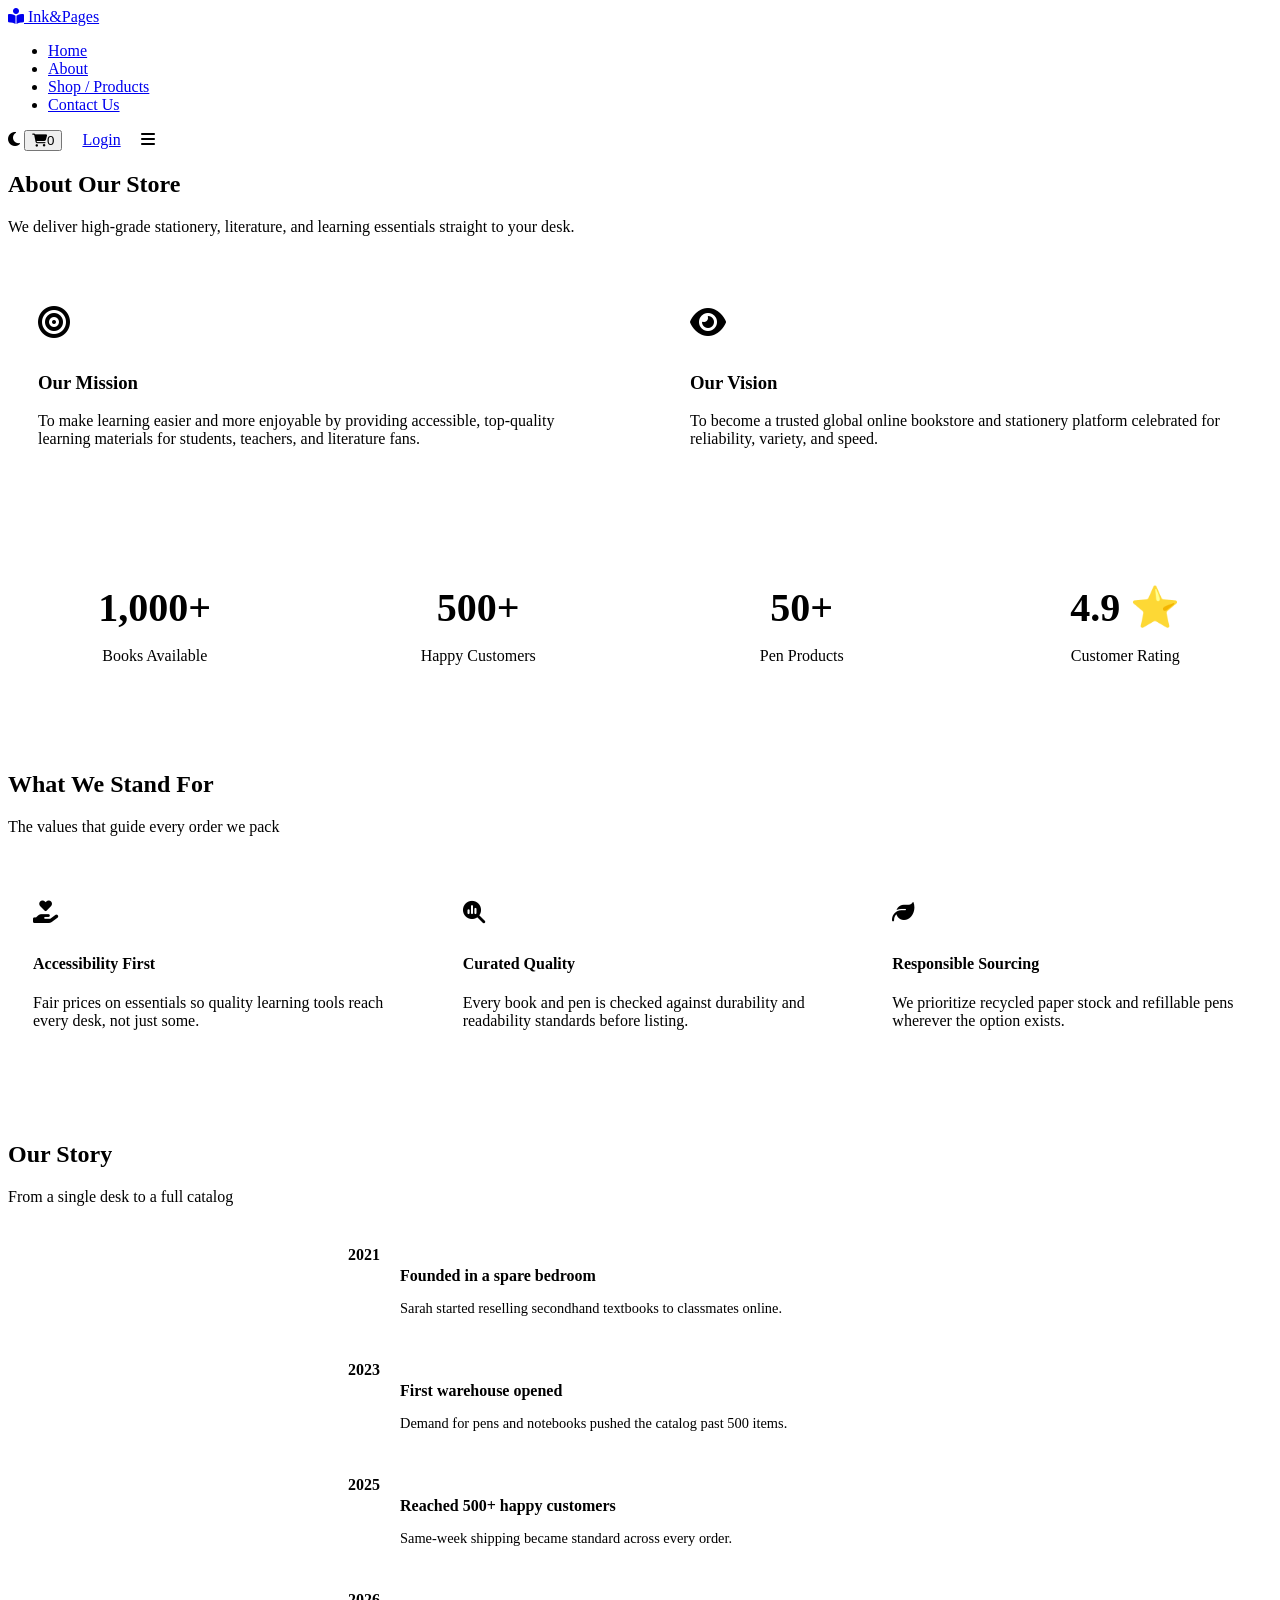
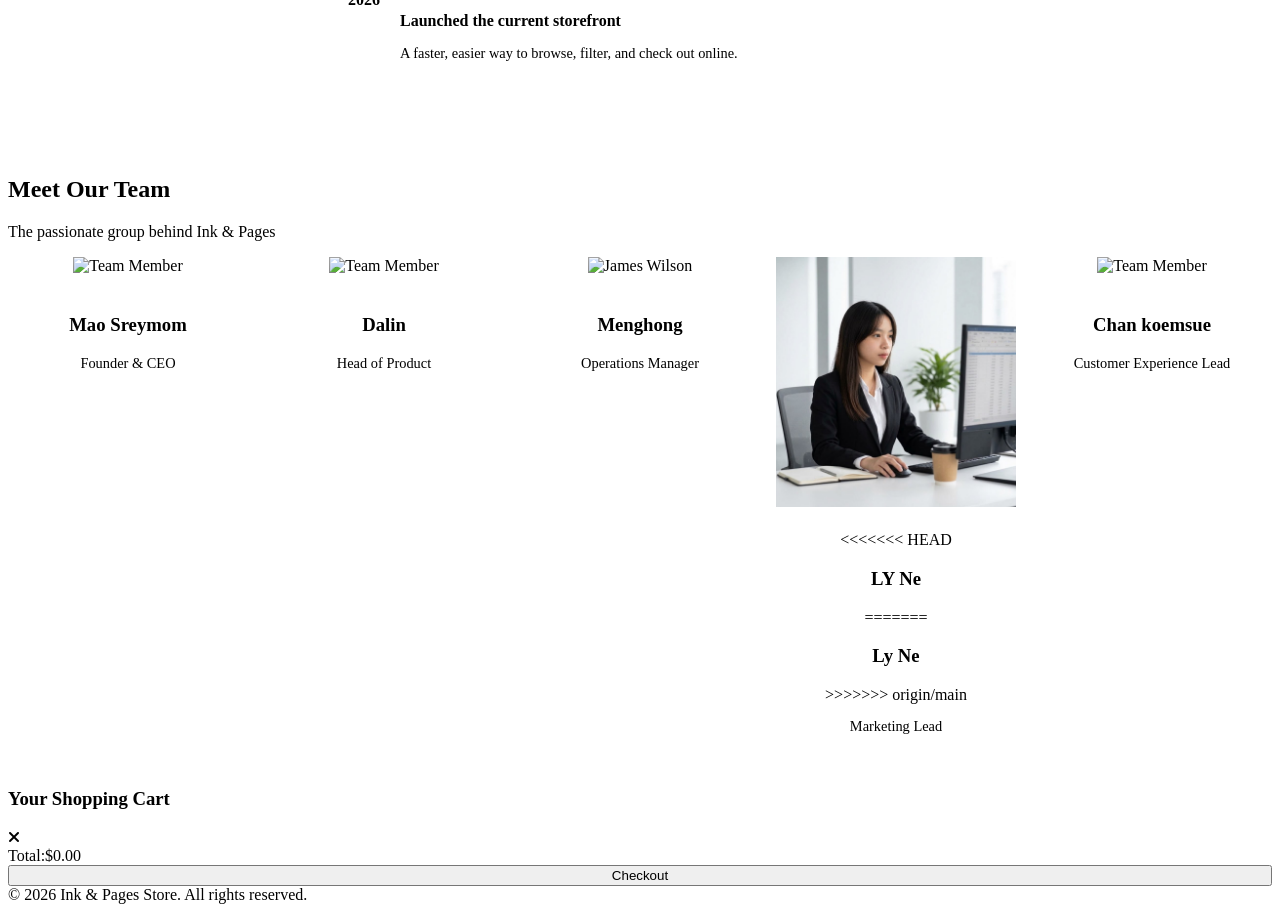
==== commit 88b5ffaf: "Resolved merge conflicts for about.html and lyne.jpg" ====
--- a/about.html
+++ b/about.html
@@ -175,7 +175,11 @@
         <div class="team-card">
           <img src="./imges/lyne.jpg" alt="Amara Davis">
           <div class="team-info">
+<<<<<<< HEAD
+            <h3>LY Ne</h3>
+=======
             <h3>Ly Ne</h3>
+>>>>>>> origin/main
             <p style="color: var(--primary); font-size: 0.9rem;">Marketing Lead</p>
           </div>
         </div>
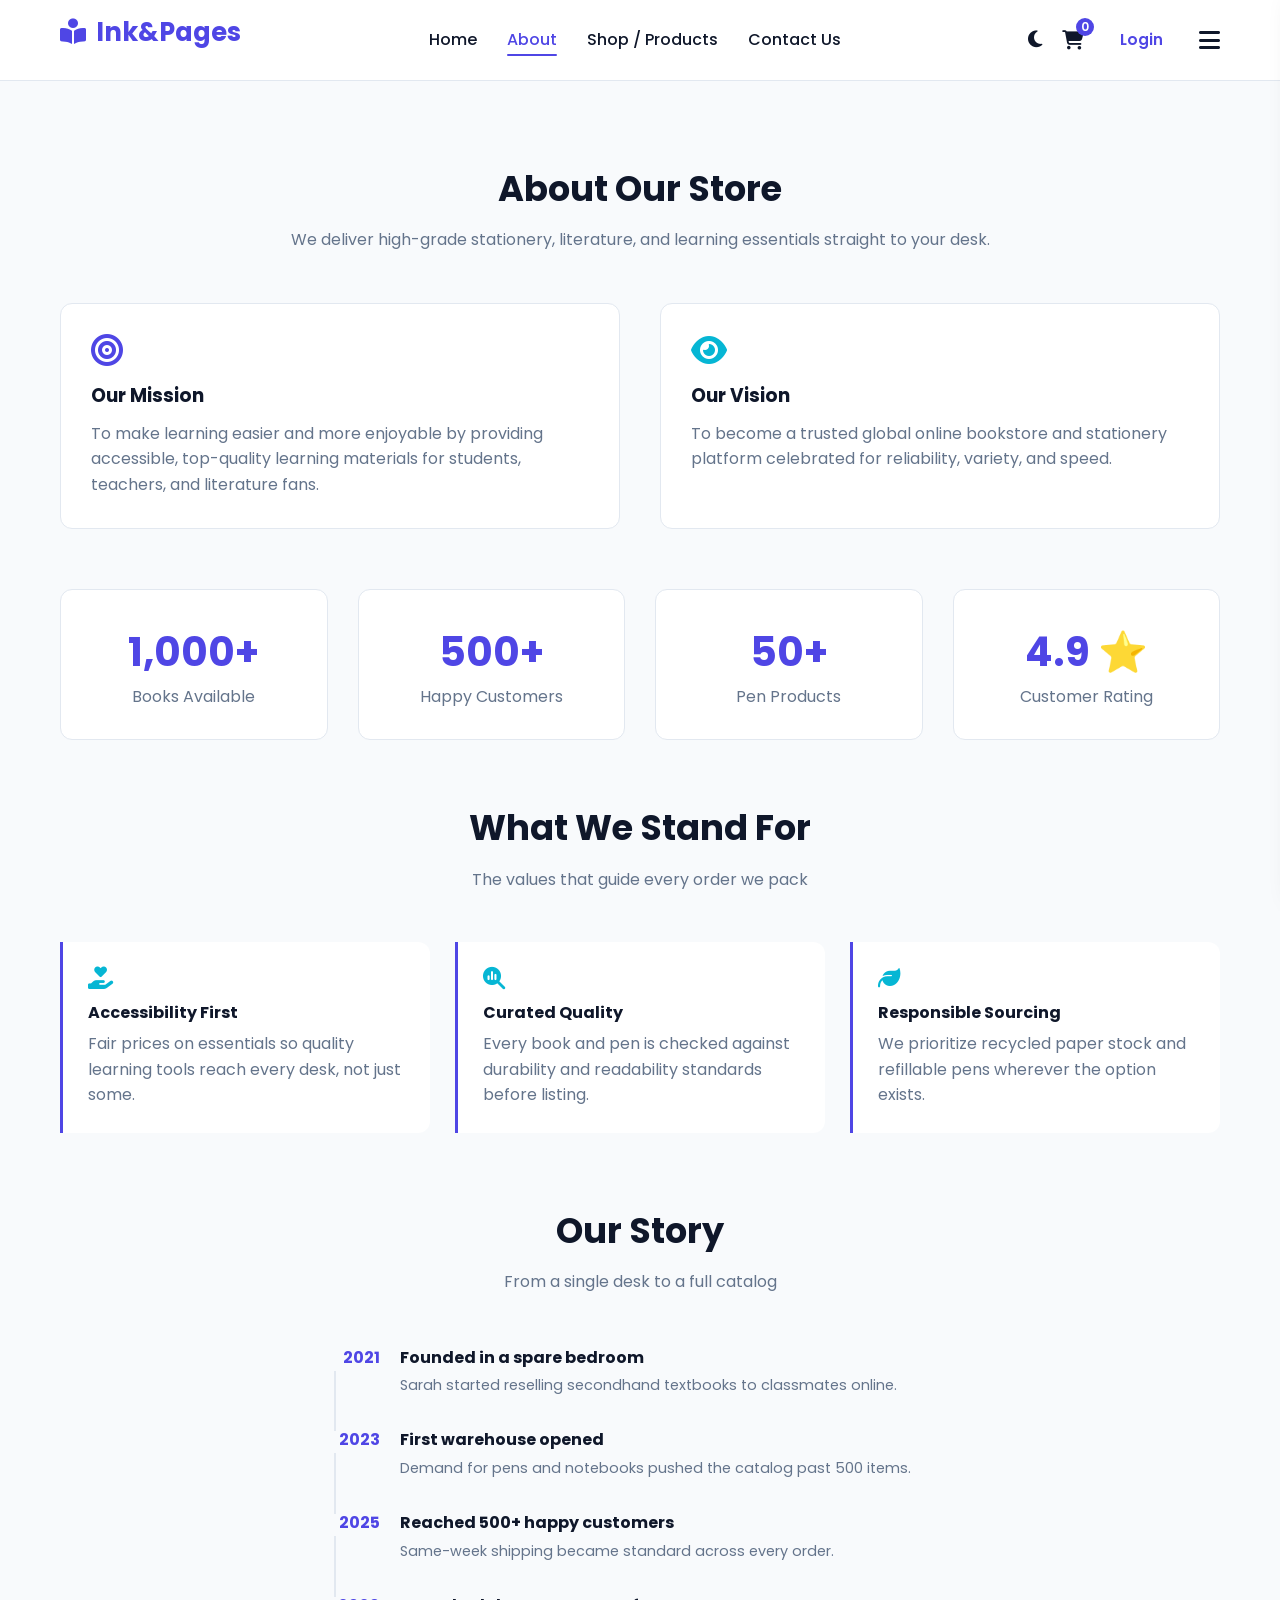
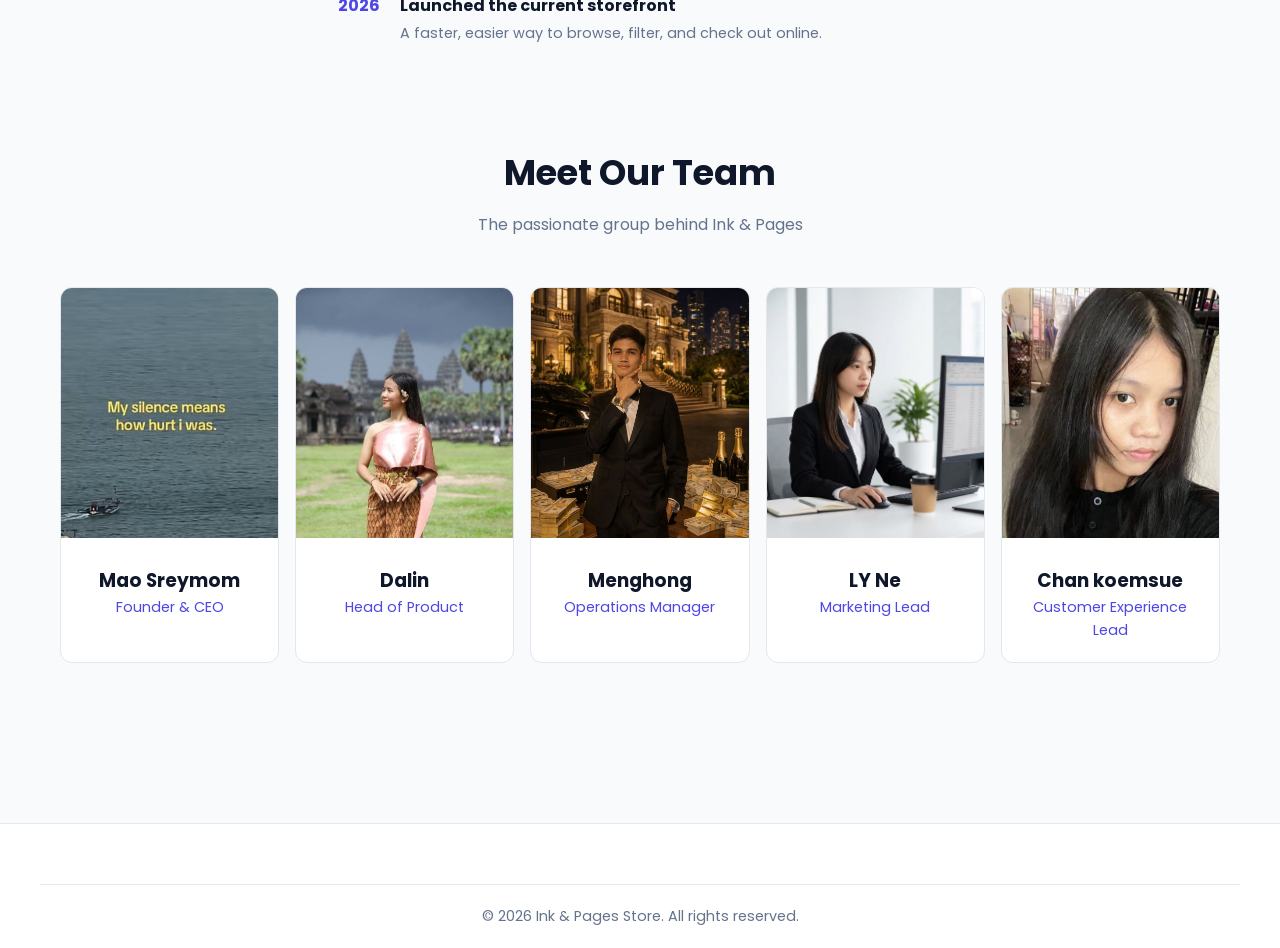
==== commit cd27a094: "Update about.html" ====
--- a/about.html
+++ b/about.html
@@ -166,25 +166,21 @@
           </div>
         </div>
         <div class="team-card">
-          <img src="./imges/git pic.jpg" alt="James Wilson">
+          <img src="./imges/menghong.jpg" alt="menghong">
           <div class="team-info">
             <h3>Menghong</h3>
             <p style="color: var(--primary); font-size: 0.9rem;">Operations Manager</p>
           </div>
         </div>
         <div class="team-card">
-          <img src="./imges/lyne.jpg" alt="Amara Davis">
-          <div class="team-info">
-<<<<<<< HEAD
+          <img src="./imges/lyne.jpg" alt="Ly Ne">
+          <div class="team-info">
             <h3>LY Ne</h3>
-=======
-            <h3>Ly Ne</h3>
->>>>>>> origin/main
             <p style="color: var(--primary); font-size: 0.9rem;">Marketing Lead</p>
           </div>
         </div>
         <div class="team-card">
-          <img src="./imges/koemkure.jpg" alt="Team Member">
+          <img src="./imges/sur.jpg" alt="Team Member">
           <div class="team-info">
             <h3>Chan koemsue</h3>
             <p style="color: var(--primary); font-size: 0.9rem;">Customer Experience Lead</p>
@@ -212,4 +208,4 @@
   </footer>
   <script src="js/script.js"></script>
 </body>
-</html>+</html>
--- a/css/style.css
+++ b/css/style.css
@@ -0,0 +1,1072 @@
+/* ==========================================
+   BOOK & PEN STORE - MAIN STYLESHEET
+   ========================================== */
+
+:root {
+  --primary: #4f46e5;
+  --primary-hover: #4338ca;
+  --secondary: #06b6d4;
+  --accent: #f59e0b;
+  --bg-main: #f8fafc;
+  --bg-card: #ffffff;
+  --bg-nav: rgba(255, 255, 255, 0.9);
+  --text-main: #0f172a;
+  --text-muted: #64748b;
+  --border: #e2e8f0;
+  --shadow: 0 10px 25px -5px rgba(0, 0, 0, 0.05), 0 8px 10px -6px rgba(0, 0, 0, 0.01);
+  --shadow-hover: 0 20px 25px -5px rgba(0, 0, 0, 0.1), 0 8px 10px -6px rgba(0, 0, 0, 0.04);
+  --radius: 12px;
+  --transition: all 0.3s cubic-bezier(0.4, 0, 0.2, 1);
+}
+
+body.dark-mode {
+  --bg-main: #0f172a;
+  --bg-card: #1e293b;
+  --bg-nav: rgba(30, 41, 59, 0.9);
+  --text-main: #f8fafc;
+  --text-muted: #94a3b8;
+  --border: #334155;
+  --shadow: 0 10px 25px -5px rgba(0, 0, 0, 0.3);
+  --shadow-hover: 0 20px 25px -5px rgba(0, 0, 0, 0.5);
+}
+
+* {
+  margin: 0;
+  padding: 0;
+  box-sizing: border-box;
+  font-family: 'Poppins', sans-serif;
+  scroll-behavior: smooth;
+}
+
+body {
+  background-color: var(--bg-main);
+  color: var(--text-main);
+  transition: var(--transition);
+  line-height: 1.6;
+  overflow-x: hidden;
+}
+
+a {
+  text-decoration: none;
+  color: inherit;
+}
+
+ul {
+  list-style: none;
+}
+
+/* Layout Utilities */
+.container {
+  max-width: 1200px;
+  margin: 0 auto;
+  padding: 0 20px;
+}
+
+.section {
+  padding: 80px 0;
+}
+
+.section-title {
+  text-align: center;
+  margin-bottom: 50px;
+}
+
+.section-title h2 {
+  font-size: 2.2rem;
+  color: var(--text-main);
+  margin-bottom: 10px;
+}
+
+.section-title p {
+  color: var(--text-muted);
+}
+
+/* Contact page */
+.contact-intro { padding-bottom: 30px; }
+.contact-grid { display: grid; grid-template-columns: 0.9fr 1.1fr; gap: 30px; }
+.contact-card { background: var(--bg-card); border: 1px solid var(--border); border-radius: var(--radius); padding: 30px; box-shadow: var(--shadow); }
+.contact-card h2 { font-size: 1.35rem; margin-bottom: 25px; }
+.contact-detail { display: flex; align-items: flex-start; gap: 15px; margin-bottom: 20px; }
+.contact-detail i { color: var(--primary); font-size: 1.15rem; width: 22px; margin-top: 4px; }
+.contact-detail strong, .contact-detail span { display: block; }
+.contact-detail span { color: var(--text-muted); font-size: 0.9rem; margin-top: 3px; }
+.contact-map { display: flex; align-items: center; justify-content: center; gap: 8px; min-height: 125px; margin-top: 25px; border: 1px solid var(--border); border-radius: 8px; color: var(--text-muted); background: var(--bg-main); font-size: 0.9rem; }
+.contact-map i { color: var(--primary); }
+.contact-form { display: flex; flex-direction: column; gap: 18px; }
+.contact-form-row { display: grid; grid-template-columns: 1fr 1fr; gap: 18px; }
+.contact-form label { color: var(--text-muted); font-size: 0.85rem; font-weight: 500; }
+.contact-form input, .contact-form textarea { display: block; width: 100%; margin-top: 7px; padding: 12px 14px; border: 1px solid var(--border); border-radius: var(--radius-sm); background: var(--bg-main); color: var(--text-main); font: inherit; resize: vertical; }
+.contact-form input:focus, .contact-form textarea:focus { outline: none; border-color: var(--primary); box-shadow: 0 0 0 3px var(--primary-light); }
+.contact-form .btn { justify-content: center; }
+.faq-section { padding-top: 30px; }
+.faq-list { max-width: 900px; margin: 0 auto; border: 1px solid var(--border); border-radius: var(--radius); overflow: hidden; }
+.faq-list details { background: var(--bg-card); border-bottom: 1px solid var(--border); padding: 18px 22px; }
+.faq-list details:last-child { border-bottom: 0; }
+.faq-list summary { cursor: pointer; font-weight: 600; }
+.faq-list summary::marker { color: var(--primary); }
+.faq-list p { color: var(--text-muted); margin-top: 12px; font-size: 0.9rem; }
+
+/* Header & Navbar */
+.header {
+  position: sticky;
+  top: 0;
+  background: var(--bg-nav);
+  backdrop-filter: blur(10px);
+  z-index: 1000;
+  border-bottom: 1px solid var(--border);
+  transition: var(--transition);
+}
+
+.navbar {
+  display: flex;
+  align-items: center;
+  justify-content: space-between;
+  height: 80px;
+}
+
+.logo {
+  font-size: 1.6rem;
+  font-weight: 700;
+  color: var(--primary);
+  display: flex;
+  align-items: center;
+  gap: 10px;
+}
+
+.nav-links {
+  display: flex;
+  gap: 30px;
+}
+
+.nav-links a {
+  font-weight: 500;
+  color: var(--text-main);
+  transition: var(--transition);
+  position: relative;
+}
+
+.nav-links a:hover, .nav-links a.active {
+  color: var(--primary);
+}
+
+.nav-links a.active::after {
+  content: '';
+  position: absolute;
+  bottom: -5px;
+  left: 0;
+  width: 100%;
+  height: 2px;
+  background: var(--primary);
+  border-radius: 2px;
+}
+
+.nav-actions {
+  display: flex;
+  align-items: center;
+  gap: 20px;
+}
+
+.icon-btn {
+  background: none;
+  border: none;
+  font-size: 1.2rem;
+  color: var(--text-main);
+  cursor: pointer;
+  position: relative;
+  transition: var(--transition);
+}
+
+.icon-btn:hover {
+  color: var(--primary);
+}
+
+.cart-count {
+  position: absolute;
+  top: -8px;
+  right: -10px;
+  background: var(--primary);
+  color: white;
+  font-size: 0.75rem;
+  width: 18px;
+  height: 18px;
+  border-radius: 50%;
+  display: flex;
+  align-items: center;
+  justify-content: center;
+  font-weight: 600;
+}
+
+.btn {
+  display: inline-flex;
+  align-items: center;
+  gap: 8px;
+  padding: 10px 24px;
+  border-radius: var(--radius);
+  font-weight: 600;
+  cursor: pointer;
+  border: none;
+  transition: var(--transition);
+}
+
+.btn-primary {
+  background: var(--primary);
+  color: white;
+}
+
+.btn-primary:hover {
+  background: var(--primary-hover);
+  transform: translateY(-2px);
+}
+
+.btn-outline {
+  border: 2px solid var(--primary);
+  color: var(--primary);
+  background: transparent;
+}
+
+.btn-outline:hover {
+  background: var(--primary);
+  color: white;
+}
+
+.hamburger {
+  display: none;
+  font-size: 1.5rem;
+  cursor: pointer;
+}
+
+/* Cards */
+.product-grid {
+  display: grid;
+  grid-template-columns: repeat(auto-fit, minmax(260px, 1fr));
+  gap: 30px;
+}
+
+.product-card {
+  background: var(--bg-card);
+  border: 1px solid var(--border);
+  border-radius: var(--radius);
+  padding: 20px;
+  box-shadow: var(--shadow);
+  transition: var(--transition);
+  position: relative;
+  display: flex;
+  flex-direction: column;
+}
+
+.product-card:hover {
+  transform: translateY(-5px);
+  box-shadow: var(--shadow-hover);
+}
+
+.product-img-box {
+  position: relative;
+  overflow: hidden;
+  border-radius: 8px;
+  height: 200px;
+  background: #f1f5f9;
+  display: flex;
+  align-items: center;
+  justify-content: center;
+  margin-bottom: 15px;
+}
+
+.product-img-box img {
+  max-height: 80%;
+  max-width: 80%;
+  object-fit: contain;
+  transition: var(--transition);
+}
+
+.product-card:hover .product-img-box img {
+  transform: scale(1.05);
+}
+
+.card-actions {
+  position: absolute;
+  top: 10px;
+  right: -50px;
+  display: flex;
+  flex-direction: column;
+  gap: 10px;
+  transition: var(--transition);
+}
+
+.product-card:hover .card-actions {
+  right: 10px;
+}
+
+.action-btn {
+  width: 35px;
+  height: 35px;
+  border-radius: 50%;
+  background: white;
+  border: 1px solid var(--border);
+  color: var(--text-main);
+  display: flex;
+  align-items: center;
+  justify-content: center;
+  cursor: pointer;
+  box-shadow: var(--shadow);
+  transition: var(--transition);
+}
+
+.action-btn:hover {
+  background: var(--primary);
+  color: white;
+}
+
+.product-info {
+  display: flex;
+  flex-direction: column;
+  flex-grow: 1;
+}
+
+.product-category {
+  font-size: 0.8rem;
+  color: var(--text-muted);
+  text-transform: uppercase;
+  letter-spacing: 1px;
+}
+
+.product-title {
+  font-size: 1.1rem;
+  margin: 5px 0;
+  color: var(--text-main);
+}
+
+.rating {
+  color: var(--accent);
+  font-size: 0.85rem;
+  margin-bottom: 10px;
+}
+
+.price-box {
+  display: flex;
+  align-items: center;
+  gap: 10px;
+  margin-top: auto;
+  margin-bottom: 15px;
+}
+
+.price {
+  font-size: 1.2rem;
+  font-weight: 700;
+  color: var(--primary);
+}
+
+.old-price {
+  font-size: 0.9rem;
+  color: var(--text-muted);
+  text-decoration: line-through;
+}
+
+/* Modals & Sidebar */
+.cart-sidebar {
+  position: fixed;
+  top: 0;
+  right: -400px;
+  width: 380px;
+  height: 100vh;
+  background: var(--bg-card);
+  box-shadow: -5px 0 25px rgba(0,0,0,0.15);
+  z-index: 1001;
+  transition: var(--transition);
+  padding: 25px;
+  display: flex;
+  flex-direction: column;
+}
+
+.cart-sidebar.active {
+  right: 0;
+}
+
+.cart-header {
+  display: flex;
+  justify-content: space-between;
+  align-items: center;
+  padding-bottom: 20px;
+  border-bottom: 1px solid var(--border);
+}
+
+.cart-items {
+  flex-grow: 1;
+  overflow-y: auto;
+  padding: 20px 0;
+}
+
+.cart-item {
+  display: flex;
+  gap: 15px;
+  margin-bottom: 20px;
+  align-items: center;
+}
+
+.cart-item img {
+  width: 60px;
+  height: 60px;
+  object-fit: cover;
+  border-radius: 8px;
+}
+
+.cart-item-details h4 {
+  font-size: 0.95rem;
+}
+
+.cart-item-details p {
+  color: var(--primary);
+  font-weight: 600;
+}
+
+.qty-btn {
+  padding: 2px 8px;
+  background: var(--border);
+  border: none;
+  cursor: pointer;
+  border-radius: 4px;
+}
+
+.cart-footer {
+  border-top: 1px solid var(--border);
+  padding-top: 20px;
+}
+
+.cart-total {
+  display: flex;
+  justify-content: space-between;
+  font-size: 1.2rem;
+  font-weight: 700;
+  margin-bottom: 15px;
+}
+
+.overlay {
+  position: fixed;
+  top: 0;
+  left: 0;
+  width: 100%;
+  height: 100%;
+  background: rgba(0, 0, 0, 0.5);
+  z-index: 1000;
+  opacity: 0;
+  pointer-events: none;
+  transition: var(--transition);
+}
+
+.overlay.active {
+  opacity: 1;
+  pointer-events: all;
+}
+
+/* Toast Notifications */
+.toast-container {
+  position: fixed;
+  bottom: 20px;
+  right: 20px;
+  z-index: 1002;
+  display: flex;
+  flex-direction: column;
+  gap: 10px;
+}
+
+.toast {
+  background: var(--bg-card);
+  color: var(--text-main);
+  border-left: 4px solid var(--primary);
+  padding: 15px 20px;
+  border-radius: 6px;
+  box-shadow: var(--shadow-hover);
+  display: flex;
+  align-items: center;
+  gap: 10px;
+  animation: slideIn 0.3s ease;
+}
+
+@keyframes slideIn {
+  from { transform: translateX(100%); }
+  to { transform: translateX(0); }
+}
+
+/* Footer */
+footer {
+  background: var(--bg-card);
+  border-top: 1px solid var(--border);
+  padding: 60px 0 20px;
+  margin-top: 80px;
+}
+
+.footer-grid {
+  display: grid;
+  grid-template-columns: repeat(auto-fit, minmax(200px, 1fr));
+  gap: 40px;
+  margin-bottom: 40px;
+}
+
+.footer-col h3 {
+  margin-bottom: 20px;
+  font-size: 1.2rem;
+}
+
+.footer-col ul li {
+  margin-bottom: 10px;
+}
+
+.footer-col ul li a {
+  color: var(--text-muted);
+  transition: var(--transition);
+}
+
+.footer-col ul li a:hover {
+  color: var(--primary);
+}
+
+.footer-bottom {
+  text-align: center;
+  padding-top: 20px;
+  border-top: 1px solid var(--border);
+  color: var(--text-muted);
+  font-size: 0.9rem;
+}
+
+/* Back to top button */
+.back-to-top {
+  position: fixed;
+  bottom: 30px;
+  left: 30px;
+  width: 45px;
+  height: 45px;
+  border-radius: 50%;
+  background: var(--primary);
+  color: white;
+  display: flex;
+  align-items: center;
+  justify-content: center;
+  cursor: pointer;
+  opacity: 0;
+  pointer-events: none;
+  transition: var(--transition);
+  z-index: 999;
+}
+
+.back-to-top.active {
+  opacity: 1;
+  pointer-events: all;
+}
+
+/* Media Queries */
+@media (max-width: 768px) {
+  .hamburger {
+    display: block;
+  }
+  .nav-links {
+    position: fixed;
+    top: 80px;
+    left: -100%;
+    width: 100%;
+    height: calc(100vh - 80px);
+    background: var(--bg-card);
+    flex-direction: column;
+    align-items: center;
+    padding: 40px 0;
+    transition: var(--transition);
+  }
+  .nav-links.active {
+    left: 0;
+  }
+  .cart-sidebar {
+    width: 100%;
+    right: -100%;
+  }
+  .contact-grid, .contact-form-row { grid-template-columns: 1fr; }
+  .contact-card { padding: 22px; }
+}
+
+
+
+
+
+
+
+/* login */
+/* --- Container & Background Layout --- */
+.auth-container {
+  min-height: 100vh;
+  display: flex;
+  align-items: center;
+  justify-content: center;
+  padding: 24px;
+  position: relative;
+  background: 
+    linear-gradient(135deg, rgba(11, 17, 32, 0.85), rgba(15, 23, 42, 0.75)),
+    url('https://images.unsplash.com/photo-1507842217343-583bb7270b66?auto=format&fit=crop&w=1920&q=80') center/cover no-repeat fixed;
+}
+
+/* --- Floating Book Particle Animations --- */
+.floating-decorations {
+  position: absolute;
+  inset: 0;
+  pointer-events: none;
+  overflow: hidden;
+  z-index: 1;
+}
+
+.floating-book {
+  position: absolute;
+  color: var(--primary);
+  opacity: 0.15;
+  font-size: 2rem;
+  animation: float 12s ease-in-out infinite;
+}
+
+.float-1 { top: 12%; left: 10%; animation-delay: 0s; font-size: 2.5rem; }
+.float-2 { top: 70%; left: 8%; animation-delay: 3s; font-size: 1.8rem; }
+.float-3 { top: 20%; right: 12%; animation-delay: 6s; font-size: 2.2rem; }
+.float-4 { top: 75%; right: 10%; animation-delay: 9s; font-size: 2rem; }
+
+@keyframes float {
+  0%, 100% { transform: translateY(0) rotate(0deg); }
+  50% { transform: translateY(-20px) rotate(8deg); }
+}
+
+/* --- Auth Glassmorphism Card --- */
+.auth-card {
+  position: relative;
+  z-index: 2;
+  width: 100%;
+  max-width: 440px;
+  background: var(--bg-card);
+  backdrop-filter: blur(16px);
+  -webkit-backdrop-filter: blur(16px);
+  border: 1px solid var(--border);
+  border-radius: var(--radius);
+  padding: 40px 32px;
+  box-shadow: var(--shadow-hover);
+  animation: cardEntrance 0.7s cubic-bezier(0.16, 1, 0.3, 1) forwards;
+}
+
+@keyframes cardEntrance {
+  from { opacity: 0; transform: translateY(30px) scale(0.98); }
+  to { opacity: 1; transform: translateY(0) scale(1); }
+}
+
+/* --- Header & Branding --- */
+.auth-header {
+  text-align: center;
+  margin-bottom: 28px;
+}
+
+.logo {
+  display: inline-flex;
+  align-items: center;
+  gap: 10px;
+  font-size: 1.6rem;
+  font-weight: 700;
+  color: var(--primary);
+  text-decoration: none;
+  margin-bottom: 16px;
+  transition: var(--transition);
+}
+
+.logo:hover {
+  transform: scale(1.03);
+}
+
+.auth-header h1 {
+  font-size: 1.75rem;
+  font-weight: 600;
+  margin-bottom: 6px;
+  color: var(--text-main);
+}
+
+.subtitle {
+  color: var(--text-muted);
+  font-size: 0.875rem;
+}
+
+/* --- Form Groups & Input Fields --- */
+.form-group {
+  margin-bottom: 20px;
+}
+
+.form-group label {
+  display: block;
+  font-size: 0.85rem;
+  font-weight: 500;
+  margin-bottom: 6px;
+  color: var(--text-main);
+}
+
+.input-wrapper {
+  position: relative;
+  display: flex;
+  align-items: center;
+}
+
+.input-icon {
+  position: absolute;
+  left: 14px;
+  color: var(--text-muted);
+  font-size: 0.95rem;
+  transition: var(--transition);
+  pointer-events: none;
+}
+
+.form-control {
+  width: 100%;
+  padding: 12px 14px 12px 40px;
+  border-radius: var(--radius-sm);
+  border: 1px solid var(--border);
+  background: var(--bg-input);
+  color: var(--text-main);
+  font-family: inherit;
+  font-size: 0.925rem;
+  transition: var(--transition);
+}
+
+.password-input {
+  padding-right: 42px;
+}
+
+.form-control:focus {
+  outline: none;
+  border-color: var(--border-focus);
+  background: rgba(30, 41, 59, 0.9);
+  box-shadow: 0 0 0 4px var(--primary-light);
+}
+
+.form-control:focus + .input-icon,
+.input-wrapper:focus-within .input-icon {
+  color: var(--primary);
+}
+
+/* Validation Error Styles */
+.form-group.has-error .form-control {
+  border-color: var(--danger);
+  background: var(--danger-light);
+}
+
+.error-message {
+  display: block;
+  font-size: 0.775rem;
+  color: var(--danger);
+  margin-top: 5px;
+  min-height: 18px;
+}
+
+/* Password Toggle Icon Button */
+.pass-toggle {
+  position: absolute;
+  right: 12px;
+  background: none;
+  border: none;
+  color: var(--text-muted);
+  cursor: pointer;
+  padding: 4px;
+  font-size: 0.95rem;
+  transition: var(--transition);
+}
+
+.pass-toggle:hover, .pass-toggle:focus-visible {
+  color: var(--primary);
+  outline: none;
+}
+
+/* --- Auth Options (Remember Me & Forgot Password) --- */
+.auth-options {
+  display: flex;
+  align-items: center;
+  justify-content: space-between;
+  font-size: 0.85rem;
+  margin-bottom: 24px;
+}
+
+.remember-me {
+  display: flex;
+  align-items: center;
+  gap: 8px;
+  cursor: pointer;
+  color: var(--text-muted);
+  user-select: none;
+}
+
+.remember-me input[type="checkbox"] {
+  accent-color: var(--primary);
+  width: 16px;
+  height: 16px;
+  cursor: pointer;
+}
+
+.forgot-link {
+  background: none;
+  border: none;
+  color: var(--primary);
+  font-size: 0.85rem;
+  font-weight: 500;
+  cursor: pointer;
+  text-decoration: none;
+  transition: var(--transition);
+}
+
+.forgot-link:hover {
+  text-decoration: underline;
+  color: var(--primary-hover);
+}
+
+/* --- Buttons --- */
+.btn {
+  display: inline-flex;
+  align-items: center;
+  justify-content: center;
+  gap: 10px;
+  padding: 12px 20px;
+  border-radius: var(--radius-sm);
+  font-size: 0.95rem;
+  font-weight: 600;
+  cursor: pointer;
+  border: none;
+  transition: var(--transition);
+}
+
+.btn-primary {
+  background-color: var(--primary);
+  color: var(--text-inverse);
+  width: 100%;
+}
+
+.btn-primary:hover {
+  background-color: var(--primary-hover);
+  transform: translateY(-2px);
+  box-shadow: 0 8px 20px rgba(201, 138, 44, 0.3);
+}
+
+.btn-primary:active {
+  transform: translateY(0);
+}
+
+.btn:disabled {
+  opacity: 0.7;
+  cursor: not-allowed;
+  transform: none !important;
+}
+
+/* --- Divider --- */
+.divider {
+  display: flex;
+  align-items: center;
+  text-align: center;
+  margin: 24px 0;
+  color: var(--text-muted);
+  font-size: 0.75rem;
+  font-weight: 600;
+  letter-spacing: 1px;
+}
+
+.divider::before, .divider::after {
+  content: '';
+  flex: 1;
+  border-bottom: 1px solid var(--border);
+}
+
+.divider span {
+  padding: 0 12px;
+}
+
+/* --- Social Login --- */
+.social-login {
+  display: flex;
+  gap: 12px;
+  margin-bottom: 24px;
+}
+
+.social-btn {
+  flex: 1;
+  display: inline-flex;
+  align-items: center;
+  justify-content: center;
+  gap: 8px;
+  padding: 10px 14px;
+  border-radius: var(--radius-sm);
+  border: 1px solid var(--border);
+  background: var(--bg-input);
+  color: var(--text-main);
+  font-family: inherit;
+  font-size: 0.875rem;
+  font-weight: 500;
+  cursor: pointer;
+  transition: var(--transition);
+}
+
+.social-btn:hover {
+  background: rgba(255, 255, 255, 0.1);
+  border-color: rgba(255, 255, 255, 0.25);
+  transform: translateY(-2px);
+}
+
+/* --- Footer Link --- */
+.auth-footer {
+  text-align: center;
+  font-size: 0.875rem;
+  color: var(--text-muted);
+}
+
+.register-link {
+  color: var(--primary);
+  font-weight: 600;
+  text-decoration: none;
+  transition: var(--transition);
+}
+
+.register-link:hover {
+  text-decoration: underline;
+  color: var(--primary-hover);
+}
+
+/* --- Forgot Password Modal --- */
+.modal-overlay {
+  position: fixed;
+  inset: 0;
+  background: rgba(11, 17, 32, 0.8);
+  backdrop-filter: blur(8px);
+  display: flex;
+  align-items: center;
+  justify-content: center;
+  padding: 20px;
+  z-index: 1000;
+  opacity: 0;
+  visibility: hidden;
+  transition: var(--transition);
+}
+
+.modal-overlay:not([hidden]) {
+  opacity: 1;
+  visibility: visible;
+}
+
+.modal-card {
+  position: relative;
+  width: 100%;
+  max-width: 400px;
+  background: var(--bg-modal);
+  border: 1px solid var(--border);
+  border-radius: var(--radius);
+  padding: 32px 28px;
+  box-shadow: var(--shadow-hover);
+  transform: scale(0.92);
+  transition: var(--transition);
+}
+
+.modal-overlay:not([hidden]) .modal-card {
+  transform: scale(1);
+}
+
+.modal-close {
+  position: absolute;
+  top: 16px;
+  right: 18px;
+  background: none;
+  border: none;
+  color: var(--text-muted);
+  font-size: 1.5rem;
+  cursor: pointer;
+  transition: var(--transition);
+}
+
+.modal-close:hover {
+  color: var(--text-main);
+}
+
+.modal-header {
+  text-align: center;
+  margin-bottom: 20px;
+}
+
+.modal-icon {
+  width: 48px;
+  height: 48px;
+  background: var(--primary-light);
+  color: var(--primary);
+  border-radius: 50%;
+  display: flex;
+  align-items: center;
+  justify-content: center;
+  margin: 0 auto 12px;
+  font-size: 1.25rem;
+}
+
+.modal-header h2 {
+  font-size: 1.35rem;
+  margin-bottom: 6px;
+}
+
+.modal-header p {
+  font-size: 0.825rem;
+  color: var(--text-muted);
+}
+
+/* --- Toast Notification System --- */
+.toast-container {
+  position: fixed;
+  bottom: 24px;
+  right: 24px;
+  display: flex;
+  flex-direction: column;
+  gap: 10px;
+  z-index: 1100;
+}
+
+.toast {
+  display: flex;
+  align-items: center;
+  gap: 12px;
+  padding: 12px 18px;
+  border-radius: var(--radius-sm);
+  background: var(--bg-modal);
+  color: var(--text-main);
+  border-left: 4px solid var(--primary);
+  box-shadow: 0 10px 25px rgba(0,0,0,0.4);
+  font-size: 0.875rem;
+  animation: toastIn 0.3s cubic-bezier(0.16, 1, 0.3, 1) forwards;
+}
+
+.toast.toast-success { border-left-color: var(--success); }
+.toast.toast-error { border-left-color: var(--danger); }
+
+@keyframes toastIn {
+  from { opacity: 0; transform: translateX(100%); }
+  to { opacity: 1; transform: translateX(0); }
+}
+
+@keyframes toastOut {
+  from { opacity: 1; transform: translateX(0); }
+  to { opacity: 0; transform: translateX(100%); }
+}
+
+/* --- Accessibility & Focus Styles --- */
+a:focus-visible, button:focus-visible, input:focus-visible {
+  outline: 2px solid var(--primary);
+  outline-offset: 2px;
+}
+
+/* Reduced Motion Preference */
+@media (prefers-reduced-motion: reduce) {
+  *, ::before, ::after {
+    animation-duration: 0.01ms !important;
+    animation-iteration-count: 1 !important;
+    transition-duration: 0.01ms !important;
+    scroll-behavior: auto !important;
+  }
+}
+
+/* --- Responsive Layout --- */
+@media (max-width: 480px) {
+  .auth-card {
+    padding: 28px 20px;
+  }
+  .social-login {
+    flex-direction: column;
+  }
+  .toast-container {
+    left: 16px;
+    right: 16px;
+    bottom: 16px;
+  }
+}
